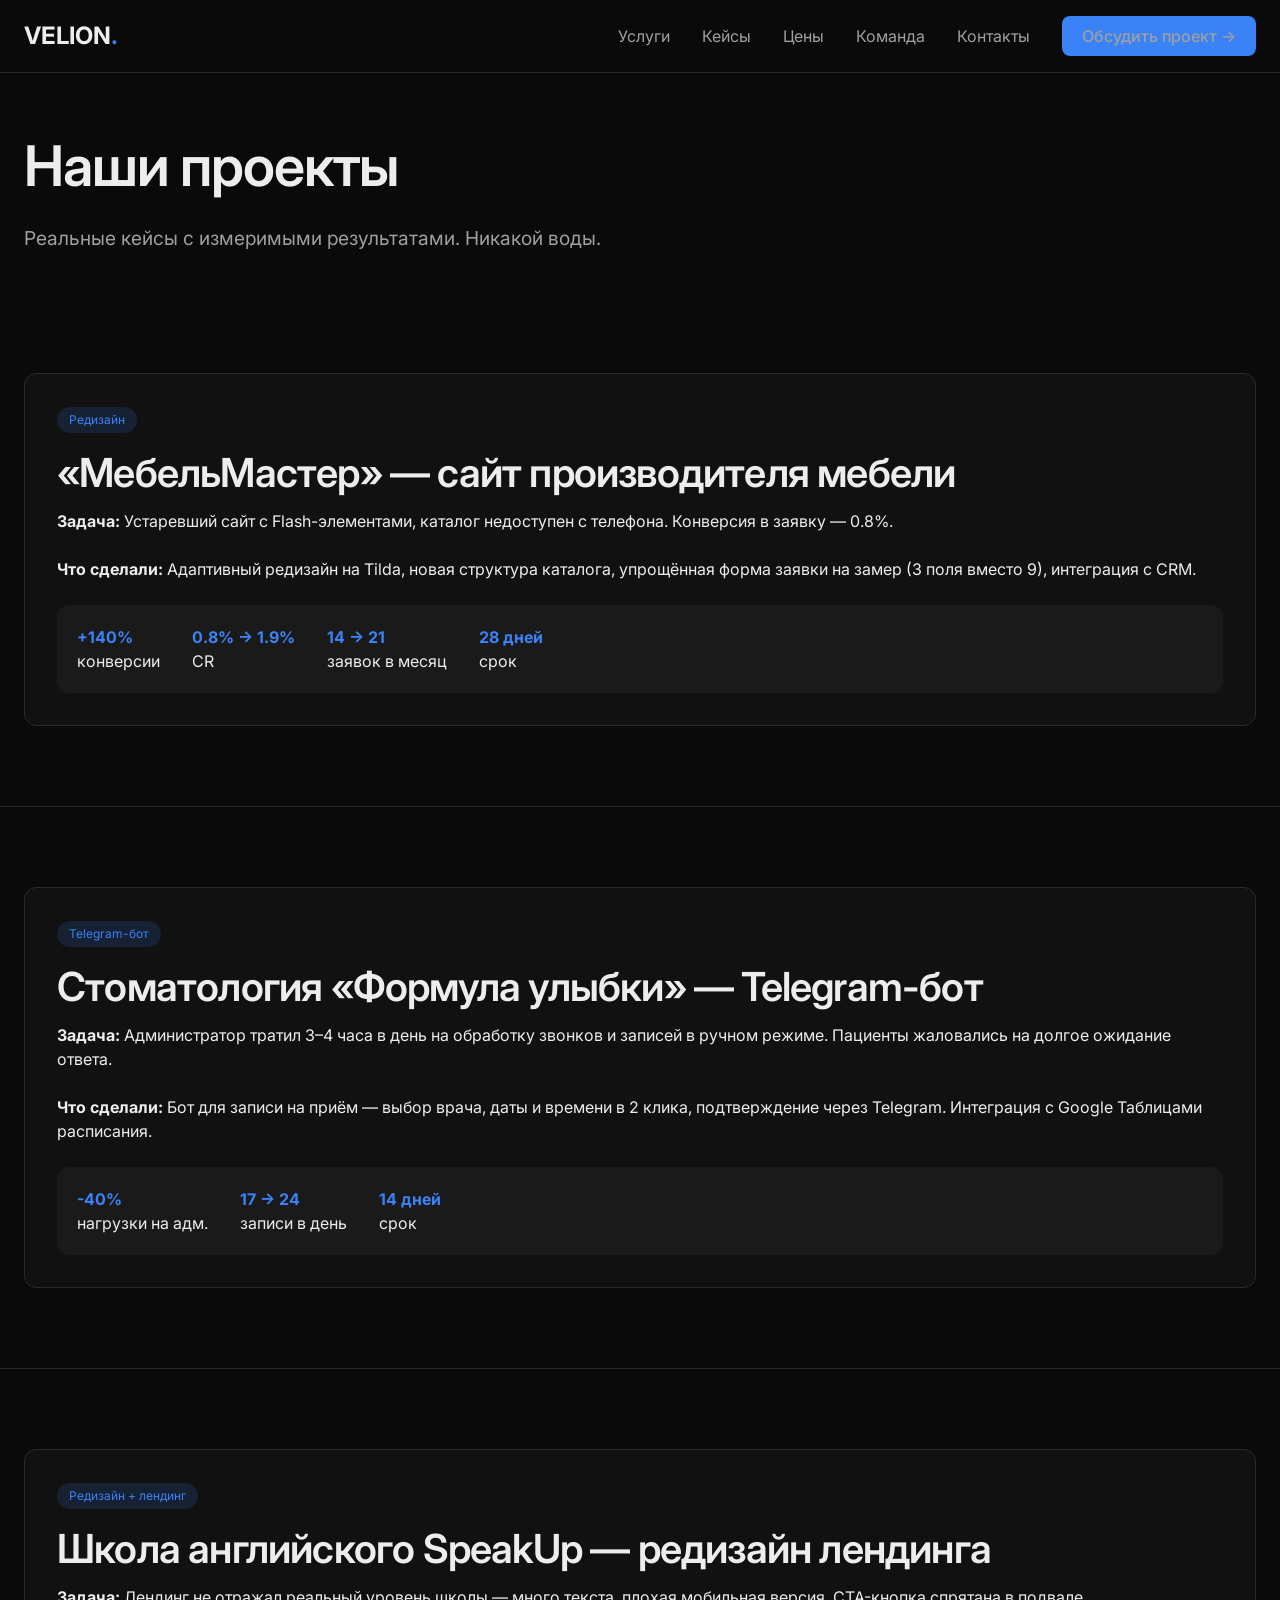
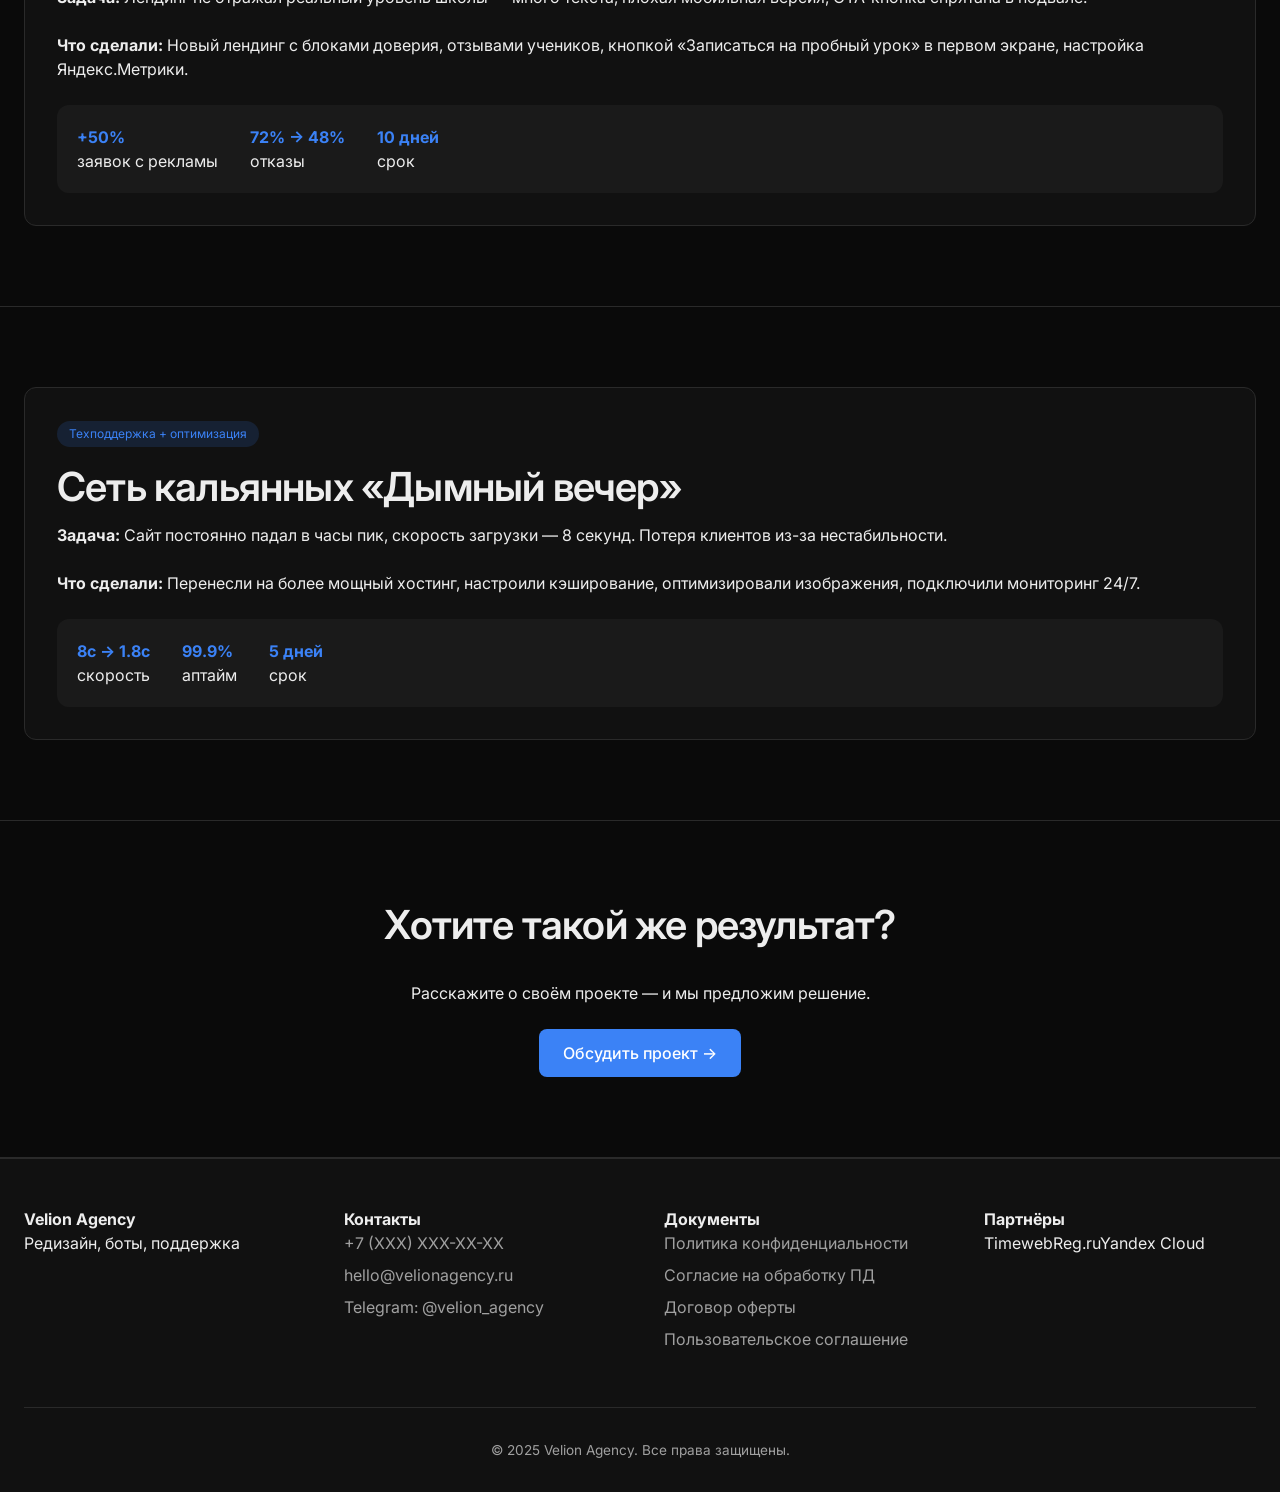
==== cases.html @ 66d6f365 "Add files via upload" ====
<!DOCTYPE html>
<html lang="ru">
<head>
  <meta charset="UTF-8">
  <meta name="viewport" content="width=device-width, initial-scale=1.0">
  <title>Кейсы — Velion Agency</title>
  <link href="https://fonts.googleapis.com/css2?family=Inter:opsz,wght@14..32,300;14..32,400;14..32,500;14..32,600;14..32,700&display=swap" rel="stylesheet">
  <link rel="stylesheet" href="styles.css">
</head>
<body>
  <header class="header">
    <div class="container">
      <nav class="nav">
        <a href="index.html" class="logo">VELION<span>.</span></a>
        <div class="nav-links" id="navLinks">
          <a href="services.html">Услуги</a>
          <a href="cases.html">Кейсы</a>
          <a href="prices.html">Цены</a>
          <a href="team.html">Команда</a>
          <a href="contacts.html">Контакты</a>
          <a href="prices.html" class="btn btn-primary" style="padding: 8px 20px;">Обсудить проект →</a>
        </div>
        <button class="mobile-toggle" id="mobileToggle">☰</button>
      </nav>
    </div>
  </header>

  <main>
    <section class="hero" style="padding: 60px 0 40px;">
      <div class="container">
        <h1>Наши проекты</h1>
        <p style="font-size: 1.2rem; color: var(--text-secondary); max-width: 700px;">Реальные кейсы с измеримыми результатами. Никакой воды.</p>
      </div>
    </section>

    <!-- Кейс 1 -->
    <section class="section">
      <div class="container">
        <div class="card" style="padding: 32px;">
          <span class="case-meta">Редизайн</span>
          <h2 style="margin-bottom: 12px;">«МебельМастер» — сайт производителя мебели</h2>
          <p style="margin-bottom: 24px;"><strong>Задача:</strong> Устаревший сайт с Flash-элементами, каталог недоступен с телефона. Конверсия в заявку — 0.8%.</p>
          <p style="margin-bottom: 24px;"><strong>Что сделали:</strong> Адаптивный редизайн на Tilda, новая структура каталога, упрощённая форма заявки на замер (3 поля вместо 9), интеграция с CRM.</p>
          <div style="display: flex; gap: 32px; flex-wrap: wrap; background: var(--surface-light); padding: 20px; border-radius: var(--radius);">
            <div><strong style="color: var(--accent);">+140%</strong><br>конверсии</div>
            <div><strong style="color: var(--accent);">0.8% → 1.9%</strong><br>CR</div>
            <div><strong style="color: var(--accent);">14 → 21</strong><br>заявок в месяц</div>
            <div><strong style="color: var(--accent);">28 дней</strong><br>срок</div>
          </div>
        </div>
      </div>
    </section>

    <!-- Кейс 2 -->
    <section class="section">
      <div class="container">
        <div class="card" style="padding: 32px;">
          <span class="case-meta">Telegram-бот</span>
          <h2 style="margin-bottom: 12px;">Стоматология «Формула улыбки» — Telegram-бот</h2>
          <p style="margin-bottom: 24px;"><strong>Задача:</strong> Администратор тратил 3–4 часа в день на обработку звонков и записей в ручном режиме. Пациенты жаловались на долгое ожидание ответа.</p>
          <p style="margin-bottom: 24px;"><strong>Что сделали:</strong> Бот для записи на приём — выбор врача, даты и времени в 2 клика, подтверждение через Telegram. Интеграция с Google Таблицами расписания.</p>
          <div style="display: flex; gap: 32px; flex-wrap: wrap; background: var(--surface-light); padding: 20px; border-radius: var(--radius);">
            <div><strong style="color: var(--accent);">-40%</strong><br>нагрузки на адм.</div>
            <div><strong style="color: var(--accent);">17 → 24</strong><br>записи в день</div>
            <div><strong style="color: var(--accent);">14 дней</strong><br>срок</div>
          </div>
        </div>
      </div>
    </section>

    <!-- Кейс 3 -->
    <section class="section">
      <div class="container">
        <div class="card" style="padding: 32px;">
          <span class="case-meta">Редизайн + лендинг</span>
          <h2 style="margin-bottom: 12px;">Школа английского SpeakUp — редизайн лендинга</h2>
          <p style="margin-bottom: 24px;"><strong>Задача:</strong> Лендинг не отражал реальный уровень школы — много текста, плохая мобильная версия, CTA-кнопка спрятана в подвале.</p>
          <p style="margin-bottom: 24px;"><strong>Что сделали:</strong> Новый лендинг с блоками доверия, отзывами учеников, кнопкой «Записаться на пробный урок» в первом экране, настройка Яндекс.Метрики.</p>
          <div style="display: flex; gap: 32px; flex-wrap: wrap; background: var(--surface-light); padding: 20px; border-radius: var(--radius);">
            <div><strong style="color: var(--accent);">+50%</strong><br>заявок с рекламы</div>
            <div><strong style="color: var(--accent);">72% → 48%</strong><br>отказы</div>
            <div><strong style="color: var(--accent);">10 дней</strong><br>срок</div>
          </div>
        </div>
      </div>
    </section>

    <!-- Кейс 4 (дополнительный) -->
    <section class="section">
      <div class="container">
        <div class="card" style="padding: 32px;">
          <span class="case-meta">Техподдержка + оптимизация</span>
          <h2 style="margin-bottom: 12px;">Сеть кальянных «Дымный вечер»</h2>
          <p style="margin-bottom: 24px;"><strong>Задача:</strong> Сайт постоянно падал в часы пик, скорость загрузки — 8 секунд. Потеря клиентов из-за нестабильности.</p>
          <p style="margin-bottom: 24px;"><strong>Что сделали:</strong> Перенесли на более мощный хостинг, настроили кэширование, оптимизировали изображения, подключили мониторинг 24/7.</p>
          <div style="display: flex; gap: 32px; flex-wrap: wrap; background: var(--surface-light); padding: 20px; border-radius: var(--radius);">
            <div><strong style="color: var(--accent);">8с → 1.8с</strong><br>скорость</div>
            <div><strong style="color: var(--accent);">99.9%</strong><br>аптайм</div>
            <div><strong style="color: var(--accent);">5 дней</strong><br>срок</div>
          </div>
        </div>
      </div>
    </section>

    <section class="section" style="text-align: center;">
      <div class="container">
        <h2>Хотите такой же результат?</h2>
        <p style="margin-bottom: 24px;">Расскажите о своём проекте — и мы предложим решение.</p>
        <a href="prices.html" class="btn btn-primary">Обсудить проект →</a>
      </div>
    </section>
  </main>

  <footer class="footer">
    <div class="container">
      <div class="footer-grid">
        <div><h4>Velion Agency</h4><p>Редизайн, боты, поддержка</p></div>
        <div><h4>Контакты</h4><a href="tel:+7XXX">+7 (XXX) XXX-XX-XX</a><a href="mailto:hello@velionagency.ru">hello@velionagency.ru</a><a href="#">Telegram: @velion_agency</a></div>
        <div><h4>Документы</h4><a href="#">Политика конфиденциальности</a><a href="#">Согласие на обработку ПД</a><a href="#">Договор оферты</a><a href="#">Пользовательское соглашение</a></div>
        <div><h4>Партнёры</h4><span>Timeweb</span><span>Reg.ru</span><span>Yandex Cloud</span></div>
      </div>
      <div class="copyright">© 2025 Velion Agency. Все права защищены.</div>
    </div>
  </footer>
  <script src="script.js"></script>
</body>
</html>
---- styles.css ----
/* reset & base */
* {
  margin: 0;
  padding: 0;
  box-sizing: border-box;
}

:root {
  --bg: #0a0a0a;
  --surface: #111111;
  --surface-light: #1a1a1a;
  --border: #2a2a2a;
  --text: #ededed;
  --text-secondary: #a0a0a0;
  --accent: #3b82f6;
  --accent-hover: #2563eb;
  --success: #10b981;
  --radius: 12px;
  --radius-sm: 8px;
}

body {
  background-color: var(--bg);
  color: var(--text);
  font-family: 'Inter', system-ui, -apple-system, 'Segoe UI', Roboto, Helvetica, sans-serif;
  line-height: 1.5;
  scroll-behavior: smooth;
}

.container {
  max-width: 1280px;
  margin: 0 auto;
  padding: 0 24px;
}

/* typography */
h1, h2, h3 {
  font-weight: 600;
  line-height: 1.2;
  letter-spacing: -0.02em;
}

h1 {
  font-size: 3.5rem;
  margin-bottom: 1.5rem;
}

h2 {
  font-size: 2.5rem;
  margin-bottom: 2rem;
}

h3 {
  font-size: 1.5rem;
  margin-bottom: 0.75rem;
}

.section {
  padding: 80px 0;
  border-bottom: 1px solid var(--border);
}

/* buttons */
.btn {
  display: inline-flex;
  align-items: center;
  gap: 8px;
  padding: 12px 24px;
  border-radius: var(--radius-sm);
  font-weight: 500;
  text-decoration: none;
  transition: all 0.2s ease;
  cursor: pointer;
  border: none;
  font-size: 1rem;
}

.btn-primary {
  background: var(--accent);
  color: white;
}

.btn-primary:hover {
  background: var(--accent-hover);
  transform: translateY(-2px);
}

.btn-outline {
  background: transparent;
  border: 1px solid var(--border);
  color: var(--text);
}

.btn-outline:hover {
  border-color: var(--accent);
  background: rgba(59, 130, 246, 0.1);
}

/* header & nav */
.header {
  position: sticky;
  top: 0;
  background: rgba(10, 10, 10, 0.9);
  backdrop-filter: blur(12px);
  border-bottom: 1px solid var(--border);
  z-index: 1000;
  padding: 16px 0;
}

.nav {
  display: flex;
  justify-content: space-between;
  align-items: center;
}

.logo {
  font-size: 1.5rem;
  font-weight: 700;
  text-decoration: none;
  color: var(--text);
}

.logo span {
  color: var(--accent);
}

.nav-links {
  display: flex;
  gap: 32px;
  align-items: center;
}

.nav-links a {
  text-decoration: none;
  color: var(--text-secondary);
  transition: color 0.2s;
}

.nav-links a:hover {
  color: var(--text);
}

.mobile-toggle {
  display: none;
  background: none;
  border: none;
  color: var(--text);
  font-size: 1.5rem;
  cursor: pointer;
}

/* hero */
.hero {
  padding: 100px 0 80px;
}

.hero-grid {
  display: flex;
  flex-direction: column;
  gap: 32px;
  max-width: 800px;
}

.stats {
  display: flex;
  gap: 48px;
  margin-top: 32px;
}

.stat h3 {
  font-size: 2rem;
  margin-bottom: 4px;
}

.stat p {
  color: var(--text-secondary);
  font-size: 0.9rem;
}

/* cards */
.cards-grid {
  display: grid;
  grid-template-columns: repeat(auto-fill, minmax(320px, 1fr));
  gap: 32px;
}

.card {
  background: var(--surface);
  border: 1px solid var(--border);
  border-radius: var(--radius);
  padding: 24px;
  transition: transform 0.2s, border-color 0.2s;
}

.card:hover {
  transform: translateY(-4px);
  border-color: var(--accent);
}

.case-meta {
  display: inline-block;
  padding: 4px 12px;
  background: rgba(59, 130, 246, 0.15);
  border-radius: 20px;
  font-size: 0.75rem;
  color: var(--accent);
  margin-bottom: 16px;
}

.result-badge {
  background: var(--surface-light);
  border-radius: var(--radius-sm);
  padding: 12px;
  margin-top: 16px;
  display: flex;
  justify-content: space-between;
  flex-wrap: wrap;
  gap: 12px;
}

.result-item {
  text-align: center;
  flex: 1;
}

.result-value {
  font-weight: 700;
  color: var(--accent);
}

/* price cards */
.price-card {
  background: var(--surface);
  border: 1px solid var(--border);
  border-radius: var(--radius);
  padding: 28px;
}

.price {
  font-size: 2rem;
  font-weight: 700;
  margin: 16px 0 12px;
}

.price small {
  font-size: 0.9rem;
  font-weight: normal;
  color: var(--text-secondary);
}

/* calculator */
.calculator {
  background: var(--surface);
  border-radius: var(--radius);
  padding: 32px;
  margin-top: 32px;
}

.calc-field {
  margin-bottom: 24px;
}

.calc-field label {
  display: block;
  margin-bottom: 8px;
  font-weight: 500;
}

select, input[type="number"] {
  width: 100%;
  padding: 12px;
  background: var(--surface-light);
  border: 1px solid var(--border);
  border-radius: var(--radius-sm);
  color: var(--text);
  font-size: 1rem;
}

.checkbox-group {
  display: flex;
  gap: 24px;
  align-items: center;
  flex-wrap: wrap;
}

.checkbox-group label {
  display: flex;
  align-items: center;
  gap: 8px;
  font-weight: normal;
}

.price-result {
  background: var(--surface-light);
  padding: 20px;
  border-radius: var(--radius);
  text-align: center;
  margin: 24px 0;
}

.price-result .total {
  font-size: 2rem;
  font-weight: 700;
  color: var(--accent);
}

/* team */
.team-grid {
  display: grid;
  grid-template-columns: repeat(auto-fill, minmax(260px, 1fr));
  gap: 32px;
}

.team-card {
  background: var(--surface);
  border-radius: var(--radius);
  padding: 24px;
  text-align: center;
  border: 1px solid var(--border);
}

.team-avatar {
  width: 100px;
  height: 100px;
  background: linear-gradient(135deg, var(--accent), #8b5cf6);
  border-radius: 50%;
  margin: 0 auto 16px;
  display: flex;
  align-items: center;
  justify-content: center;
  font-size: 2rem;
  font-weight: 700;
}

/* footer */
.footer {
  background: var(--surface);
  border-top: 1px solid var(--border);
  padding: 48px 0 32px;
}

.footer-grid {
  display: grid;
  grid-template-columns: repeat(auto-fit, minmax(240px, 1fr));
  gap: 48px;
  margin-bottom: 48px;
}

.footer a {
  color: var(--text-secondary);
  text-decoration: none;
  display: block;
  margin-bottom: 8px;
}

.footer a:hover {
  color: var(--text);
}

.copyright {
  text-align: center;
  padding-top: 32px;
  border-top: 1px solid var(--border);
  color: var(--text-secondary);
  font-size: 0.85rem;
}

/* mobile */
@media (max-width: 768px) {
  .nav-links {
    display: none;
    flex-direction: column;
    position: absolute;
    top: 70px;
    left: 0;
    right: 0;
    background: var(--bg);
    padding: 24px;
    gap: 20px;
    border-bottom: 1px solid var(--border);
  }
  .nav-links.open {
    display: flex;
  }
  .mobile-toggle {
    display: block;
  }
  h1 {
    font-size: 2.2rem;
  }
  h2 {
    font-size: 1.8rem;
  }
  .stats {
    flex-direction: column;
    gap: 16px;
  }
  .section {
    padding: 48px 0;
  }
}
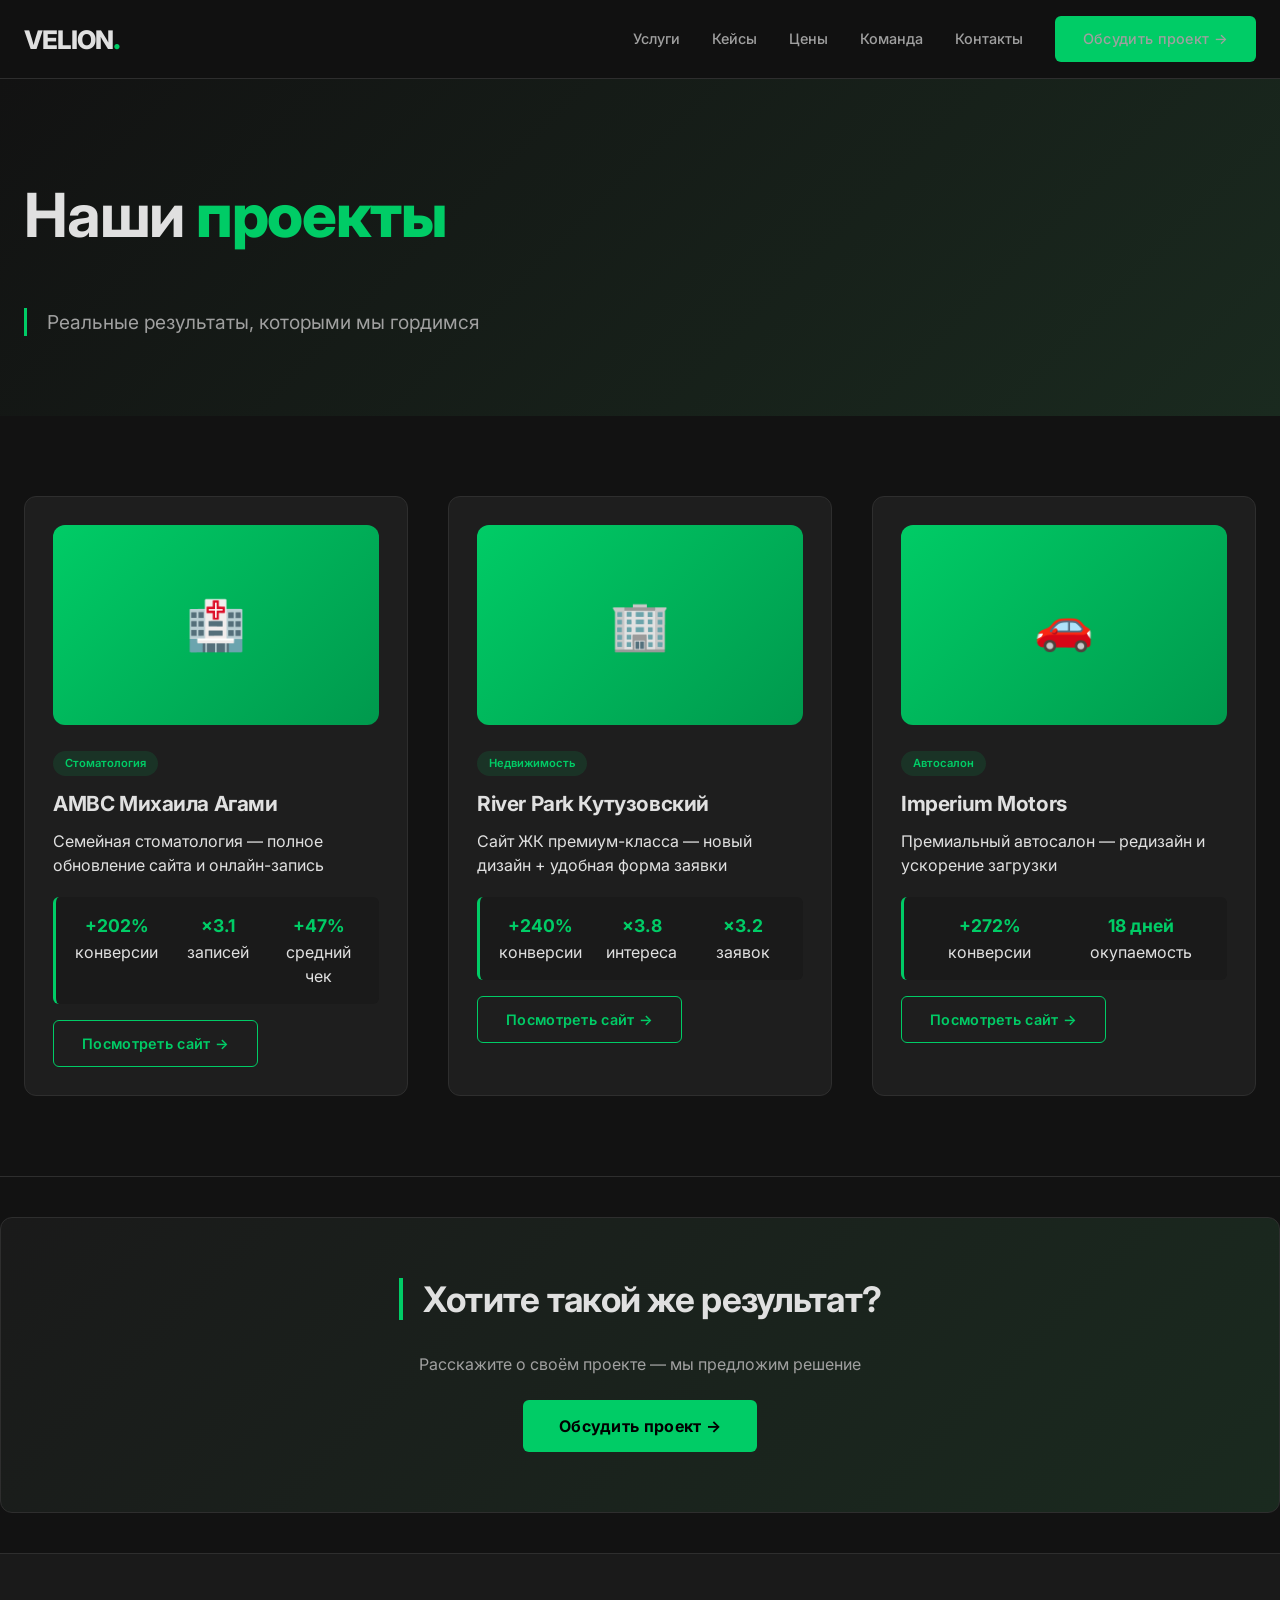
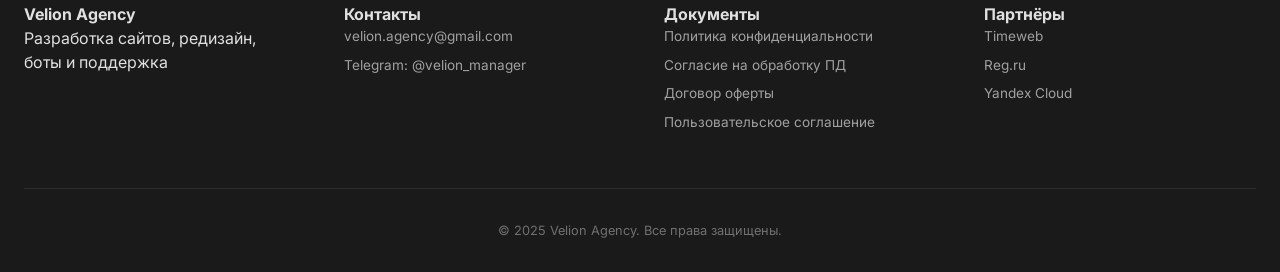
==== commit ceb5eb4b: "Add files via upload" ====
--- a/cases.html
+++ b/cases.html
@@ -4,7 +4,7 @@
   <meta charset="UTF-8">
   <meta name="viewport" content="width=device-width, initial-scale=1.0">
   <title>Кейсы — Velion Agency</title>
-  <link href="https://fonts.googleapis.com/css2?family=Inter:opsz,wght@14..32,300;14..32,400;14..32,500;14..32,600;14..32,700&display=swap" rel="stylesheet">
+  <link href="https://fonts.googleapis.com/css2?family=Inter:opsz,wght@14..32,300;14..32,400;14..32,500;14..32,600;14..32,700;14..32,800&display=swap" rel="stylesheet">
   <link rel="stylesheet" href="styles.css">
 </head>
 <body>
@@ -18,7 +18,7 @@
           <a href="prices.html">Цены</a>
           <a href="team.html">Команда</a>
           <a href="contacts.html">Контакты</a>
-          <a href="prices.html" class="btn btn-primary" style="padding: 8px 20px;">Обсудить проект →</a>
+          <a href="prices.html" class="btn btn-primary">Обсудить проект →</a>
         </div>
         <button class="mobile-toggle" id="mobileToggle">☰</button>
       </nav>
@@ -26,87 +26,92 @@
   </header>
 
   <main>
-    <section class="hero" style="padding: 60px 0 40px;">
+    <section class="hero">
       <div class="container">
-        <h1>Наши проекты</h1>
-        <p style="font-size: 1.2rem; color: var(--text-secondary); max-width: 700px;">Реальные кейсы с измеримыми результатами. Никакой воды.</p>
+        <div class="hero-grid">
+          <h1>Наши <strong>проекты</strong></h1>
+          <p class="hero-subtitle">Реальные результаты, которыми мы гордимся</p>
+        </div>
       </div>
     </section>
 
-    <!-- Кейс 1 -->
     <section class="section">
       <div class="container">
-        <div class="card" style="padding: 32px;">
-          <span class="case-meta">Редизайн</span>
-          <h2 style="margin-bottom: 12px;">«МебельМастер» — сайт производителя мебели</h2>
-          <p style="margin-bottom: 24px;"><strong>Задача:</strong> Устаревший сайт с Flash-элементами, каталог недоступен с телефона. Конверсия в заявку — 0.8%.</p>
-          <p style="margin-bottom: 24px;"><strong>Что сделали:</strong> Адаптивный редизайн на Tilda, новая структура каталога, упрощённая форма заявки на замер (3 поля вместо 9), интеграция с CRM.</p>
-          <div style="display: flex; gap: 32px; flex-wrap: wrap; background: var(--surface-light); padding: 20px; border-radius: var(--radius);">
-            <div><strong style="color: var(--accent);">+140%</strong><br>конверсии</div>
-            <div><strong style="color: var(--accent);">0.8% → 1.9%</strong><br>CR</div>
-            <div><strong style="color: var(--accent);">14 → 21</strong><br>заявок в месяц</div>
-            <div><strong style="color: var(--accent);">28 дней</strong><br>срок</div>
+        <div class="cases-grid">
+          <!-- Кейс 1: AMBC -->
+          <div class="case-card">
+            <div class="case-image" style="background: linear-gradient(135deg, #00cc66, #00994d); min-height: 200px; border-radius: 12px; display: flex; align-items: center; justify-content: center; margin-bottom: 24px;">
+              <span style="font-size: 3rem;">🏥</span>
+            </div>
+            <span class="case-meta">Стоматология</span>
+            <h3>AMBC Михаила Агами</h3>
+            <p>Семейная стоматология — полное обновление сайта и онлайн-запись</p>
+            <div class="result-badge">
+              <div class="result-item"><div class="result-value">+202%</div><div>конверсии</div></div>
+              <div class="result-item"><div class="result-value">×3.1</div><div>записей</div></div>
+              <div class="result-item"><div class="result-value">+47%</div><div>средний чек</div></div>
+            </div>
+            <a href="https://www.ambc.ru/" target="_blank" class="btn btn-outline" style="margin-top: 16px;">Посмотреть сайт →</a>
+          </div>
+
+          <!-- Кейс 2: River Park -->
+          <div class="case-card">
+            <div class="case-image" style="background: linear-gradient(135deg, #00cc66, #00994d); min-height: 200px; border-radius: 12px; display: flex; align-items: center; justify-content: center; margin-bottom: 24px;">
+              <span style="font-size: 3rem;">🏢</span>
+            </div>
+            <span class="case-meta">Недвижимость</span>
+            <h3>River Park Кутузовский</h3>
+            <p>Сайт ЖК премиум-класса — новый дизайн + удобная форма заявки</p>
+            <div class="result-badge">
+              <div class="result-item"><div class="result-value">+240%</div><div>конверсии</div></div>
+              <div class="result-item"><div class="result-value">×3.8</div><div>интереса</div></div>
+              <div class="result-item"><div class="result-value">×3.2</div><div>заявок</div></div>
+            </div>
+            <a href="https://riverpark-kutuzovskiy.ru/" target="_blank" class="btn btn-outline" style="margin-top: 16px;">Посмотреть сайт →</a>
+          </div>
+
+          <!-- Кейс 3: Imperium Motors -->
+          <div class="case-card">
+            <div class="case-image" style="background: linear-gradient(135deg, #00cc66, #00994d); min-height: 200px; border-radius: 12px; display: flex; align-items: center; justify-content: center; margin-bottom: 24px;">
+              <span style="font-size: 3rem;">🚗</span>
+            </div>
+            <span class="case-meta">Автосалон</span>
+            <h3>Imperium Motors</h3>
+            <p>Премиальный автосалон — редизайн и ускорение загрузки</p>
+            <div class="result-badge">
+              <div class="result-item"><div class="result-value">+272%</div><div>конверсии</div></div>
+              <div class="result-item"><div class="result-value">18 дней</div><div>окупаемость</div></div>
+            </div>
+            <a href="https://imperiummotors.ru/" target="_blank" class="btn btn-outline" style="margin-top: 16px;">Посмотреть сайт →</a>
           </div>
         </div>
       </div>
     </section>
 
-    <!-- Кейс 2 -->
-    <section class="section">
-      <div class="container">
-        <div class="card" style="padding: 32px;">
-          <span class="case-meta">Telegram-бот</span>
-          <h2 style="margin-bottom: 12px;">Стоматология «Формула улыбки» — Telegram-бот</h2>
-          <p style="margin-bottom: 24px;"><strong>Задача:</strong> Администратор тратил 3–4 часа в день на обработку звонков и записей в ручном режиме. Пациенты жаловались на долгое ожидание ответа.</p>
-          <p style="margin-bottom: 24px;"><strong>Что сделали:</strong> Бот для записи на приём — выбор врача, даты и времени в 2 клика, подтверждение через Telegram. Интеграция с Google Таблицами расписания.</p>
-          <div style="display: flex; gap: 32px; flex-wrap: wrap; background: var(--surface-light); padding: 20px; border-radius: var(--radius);">
-            <div><strong style="color: var(--accent);">-40%</strong><br>нагрузки на адм.</div>
-            <div><strong style="color: var(--accent);">17 → 24</strong><br>записи в день</div>
-            <div><strong style="color: var(--accent);">14 дней</strong><br>срок</div>
-          </div>
-        </div>
-      </div>
-    </section>
+    <style>
+      .cases-grid {
+        display: grid;
+        grid-template-columns: repeat(auto-fill, minmax(350px, 1fr));
+        gap: 40px;
+      }
+      .case-card {
+        background: var(--surface);
+        border-radius: var(--radius);
+        padding: 28px;
+        border: 1px solid var(--border);
+        transition: var(--transition);
+      }
+      .case-card:hover {
+        transform: translateY(-4px);
+        border-color: var(--green);
+      }
+    </style>
 
-    <!-- Кейс 3 -->
-    <section class="section">
-      <div class="container">
-        <div class="card" style="padding: 32px;">
-          <span class="case-meta">Редизайн + лендинг</span>
-          <h2 style="margin-bottom: 12px;">Школа английского SpeakUp — редизайн лендинга</h2>
-          <p style="margin-bottom: 24px;"><strong>Задача:</strong> Лендинг не отражал реальный уровень школы — много текста, плохая мобильная версия, CTA-кнопка спрятана в подвале.</p>
-          <p style="margin-bottom: 24px;"><strong>Что сделали:</strong> Новый лендинг с блоками доверия, отзывами учеников, кнопкой «Записаться на пробный урок» в первом экране, настройка Яндекс.Метрики.</p>
-          <div style="display: flex; gap: 32px; flex-wrap: wrap; background: var(--surface-light); padding: 20px; border-radius: var(--radius);">
-            <div><strong style="color: var(--accent);">+50%</strong><br>заявок с рекламы</div>
-            <div><strong style="color: var(--accent);">72% → 48%</strong><br>отказы</div>
-            <div><strong style="color: var(--accent);">10 дней</strong><br>срок</div>
-          </div>
-        </div>
-      </div>
-    </section>
-
-    <!-- Кейс 4 (дополнительный) -->
-    <section class="section">
-      <div class="container">
-        <div class="card" style="padding: 32px;">
-          <span class="case-meta">Техподдержка + оптимизация</span>
-          <h2 style="margin-bottom: 12px;">Сеть кальянных «Дымный вечер»</h2>
-          <p style="margin-bottom: 24px;"><strong>Задача:</strong> Сайт постоянно падал в часы пик, скорость загрузки — 8 секунд. Потеря клиентов из-за нестабильности.</p>
-          <p style="margin-bottom: 24px;"><strong>Что сделали:</strong> Перенесли на более мощный хостинг, настроили кэширование, оптимизировали изображения, подключили мониторинг 24/7.</p>
-          <div style="display: flex; gap: 32px; flex-wrap: wrap; background: var(--surface-light); padding: 20px; border-radius: var(--radius);">
-            <div><strong style="color: var(--accent);">8с → 1.8с</strong><br>скорость</div>
-            <div><strong style="color: var(--accent);">99.9%</strong><br>аптайм</div>
-            <div><strong style="color: var(--accent);">5 дней</strong><br>срок</div>
-          </div>
-        </div>
-      </div>
-    </section>
-
-    <section class="section" style="text-align: center;">
+    <section class="section cta-section">
       <div class="container">
         <h2>Хотите такой же результат?</h2>
-        <p style="margin-bottom: 24px;">Расскажите о своём проекте — и мы предложим решение.</p>
-        <a href="prices.html" class="btn btn-primary">Обсудить проект →</a>
+        <p>Расскажите о своём проекте — мы предложим решение</p>
+        <a href="prices.html" class="btn btn-primary btn-large">Обсудить проект →</a>
       </div>
     </section>
   </main>
@@ -114,10 +119,28 @@
   <footer class="footer">
     <div class="container">
       <div class="footer-grid">
-        <div><h4>Velion Agency</h4><p>Редизайн, боты, поддержка</p></div>
-        <div><h4>Контакты</h4><a href="tel:+7XXX">+7 (XXX) XXX-XX-XX</a><a href="mailto:hello@velionagency.ru">hello@velionagency.ru</a><a href="#">Telegram: @velion_agency</a></div>
-        <div><h4>Документы</h4><a href="#">Политика конфиденциальности</a><a href="#">Согласие на обработку ПД</a><a href="#">Договор оферты</a><a href="#">Пользовательское соглашение</a></div>
-        <div><h4>Партнёры</h4><span>Timeweb</span><span>Reg.ru</span><span>Yandex Cloud</span></div>
+        <div>
+          <h4>Velion Agency</h4>
+          <p>Разработка сайтов, редизайн, боты и поддержка</p>
+        </div>
+        <div>
+          <h4>Контакты</h4>
+          <a href="mailto:velion.agency@gmail.com">velion.agency@gmail.com</a>
+          <a href="https://t.me/velion_manager" target="_blank">Telegram: @velion_manager</a>
+        </div>
+        <div>
+          <h4>Документы</h4>
+          <a href="privacy.html">Политика конфиденциальности</a>
+          <a href="consent.html">Согласие на обработку ПД</a>
+          <a href="offer.html">Договор оферты</a>
+          <a href="terms.html">Пользовательское соглашение</a>
+        </div>
+        <div>
+          <h4>Партнёры</h4>
+          <span>Timeweb</span>
+          <span>Reg.ru</span>
+          <span>Yandex Cloud</span>
+        </div>
       </div>
       <div class="copyright">© 2025 Velion Agency. Все права защищены.</div>
     </div>
--- a/styles.css
+++ b/styles.css
@@ -1,4 +1,3 @@
-/* reset & base */
 * {
   margin: 0;
   padding: 0;
@@ -6,25 +5,32 @@
 }
 
 :root {
-  --bg: #0a0a0a;
-  --surface: #111111;
-  --surface-light: #1a1a1a;
-  --border: #2a2a2a;
-  --text: #ededed;
+  --bg: #121212;
+  --bg-secondary: #1a1a1a;
+  --surface: #1e1e1e;
+  --surface-light: #252525;
+  --surface-hover: #2a2a2a;
+  --border: #2e2e2e;
+  --border-light: #3a3a3a;
+  --text: #e0e0e0;
   --text-secondary: #a0a0a0;
-  --accent: #3b82f6;
-  --accent-hover: #2563eb;
-  --success: #10b981;
+  --text-muted: #707070;
+  --green: #00cc66;
+  --green-dark: #00994d;
+  --green-light: rgba(0, 204, 102, 0.12);
+  --green-glow: rgba(0, 204, 102, 0.2);
+  --shadow: 0 4px 20px rgba(0, 0, 0, 0.3);
+  --shadow-hover: 0 8px 30px rgba(0, 0, 0, 0.4);
   --radius: 12px;
-  --radius-sm: 8px;
+  --radius-sm: 6px;
+  --transition: all 0.2s ease;
 }
 
 body {
-  background-color: var(--bg);
+  background: var(--bg);
   color: var(--text);
-  font-family: 'Inter', system-ui, -apple-system, 'Segoe UI', Roboto, Helvetica, sans-serif;
+  font-family: 'Inter', system-ui, -apple-system, 'Segoe UI', Roboto, sans-serif;
   line-height: 1.5;
-  scroll-behavior: smooth;
 }
 
 .container {
@@ -33,25 +39,34 @@
   padding: 0 24px;
 }
 
-/* typography */
+/* типографика */
 h1, h2, h3 {
-  font-weight: 600;
+  font-weight: 700;
   line-height: 1.2;
   letter-spacing: -0.02em;
 }
 
 h1 {
-  font-size: 3.5rem;
+  font-size: 3.8rem;
   margin-bottom: 1.5rem;
+  color: var(--text);
+}
+
+h1 strong {
+  color: var(--green);
+  font-weight: 800;
 }
 
 h2 {
-  font-size: 2.5rem;
+  font-size: 2.2rem;
   margin-bottom: 2rem;
+  display: inline-block;
+  border-left: 4px solid var(--green);
+  padding-left: 20px;
 }
 
 h3 {
-  font-size: 1.5rem;
+  font-size: 1.3rem;
   margin-bottom: 0.75rem;
 }
 
@@ -60,48 +75,51 @@
   border-bottom: 1px solid var(--border);
 }
 
-/* buttons */
+/* кнопки */
 .btn {
   display: inline-flex;
   align-items: center;
   gap: 8px;
-  padding: 12px 24px;
-  border-radius: var(--radius-sm);
-  font-weight: 500;
+  padding: 12px 28px;
+  font-weight: 600;
   text-decoration: none;
-  transition: all 0.2s ease;
+  transition: var(--transition);
   cursor: pointer;
   border: none;
-  font-size: 1rem;
+  font-size: 0.9rem;
+  letter-spacing: 0.3px;
+  border-radius: var(--radius-sm);
 }
 
 .btn-primary {
-  background: var(--accent);
-  color: white;
+  background: var(--green);
+  color: #000000;
+  font-weight: 700;
 }
 
 .btn-primary:hover {
-  background: var(--accent-hover);
+  background: var(--green-dark);
   transform: translateY(-2px);
+  box-shadow: 0 0 15px var(--green-glow);
 }
 
 .btn-outline {
   background: transparent;
-  border: 1px solid var(--border);
-  color: var(--text);
+  border: 1.5px solid var(--green);
+  color: var(--green);
 }
 
 .btn-outline:hover {
-  border-color: var(--accent);
-  background: rgba(59, 130, 246, 0.1);
-}
-
-/* header & nav */
+  background: var(--green-light);
+  transform: translateY(-2px);
+}
+
+/* шапка */
 .header {
   position: sticky;
   top: 0;
-  background: rgba(10, 10, 10, 0.9);
-  backdrop-filter: blur(12px);
+  background: rgba(18, 18, 18, 0.95);
+  backdrop-filter: blur(10px);
   border-bottom: 1px solid var(--border);
   z-index: 1000;
   padding: 16px 0;
@@ -114,14 +132,16 @@
 }
 
 .logo {
-  font-size: 1.5rem;
-  font-weight: 700;
+  font-size: 1.6rem;
+  font-weight: 800;
   text-decoration: none;
   color: var(--text);
+  letter-spacing: -0.03em;
 }
 
 .logo span {
-  color: var(--accent);
+  color: var(--green);
+  font-size: 1.8rem;
 }
 
 .nav-links {
@@ -133,25 +153,30 @@
 .nav-links a {
   text-decoration: none;
   color: var(--text-secondary);
-  transition: color 0.2s;
+  transition: var(--transition);
+  font-weight: 500;
+  font-size: 0.9rem;
 }
 
 .nav-links a:hover {
-  color: var(--text);
+  color: var(--green);
 }
 
 .mobile-toggle {
   display: none;
   background: none;
-  border: none;
+  border: 1px solid var(--border);
   color: var(--text);
   font-size: 1.5rem;
   cursor: pointer;
+  padding: 8px 16px;
+  border-radius: var(--radius-sm);
 }
 
 /* hero */
 .hero {
   padding: 100px 0 80px;
+  background: linear-gradient(135deg, #121212 0%, #1a2a1f 100%);
 }
 
 .hero-grid {
@@ -161,26 +186,53 @@
   max-width: 800px;
 }
 
+.hero-subtitle {
+  font-size: 1.2rem;
+  color: var(--text-secondary);
+  border-left: 3px solid var(--green);
+  padding-left: 20px;
+}
+
+/* статистика */
 .stats {
   display: flex;
   gap: 48px;
   margin-top: 32px;
+  flex-wrap: wrap;
+}
+
+.stat {
+  text-align: center;
+  padding: 16px 24px;
+  background: var(--surface);
+  border-radius: var(--radius);
+  border: 1px solid var(--border);
+  transition: var(--transition);
+}
+
+.stat:hover {
+  transform: translateY(-3px);
+  border-color: var(--green);
+  box-shadow: 0 0 20px var(--green-glow);
 }
 
 .stat h3 {
   font-size: 2rem;
   margin-bottom: 4px;
+  color: var(--green);
 }
 
 .stat p {
   color: var(--text-secondary);
-  font-size: 0.9rem;
-}
-
-/* cards */
+  font-size: 0.85rem;
+  text-transform: uppercase;
+  letter-spacing: 0.5px;
+}
+
+/* карточки */
 .cards-grid {
   display: grid;
-  grid-template-columns: repeat(auto-fill, minmax(320px, 1fr));
+  grid-template-columns: repeat(auto-fill, minmax(340px, 1fr));
   gap: 32px;
 }
 
@@ -188,34 +240,87 @@
   background: var(--surface);
   border: 1px solid var(--border);
   border-radius: var(--radius);
-  padding: 24px;
-  transition: transform 0.2s, border-color 0.2s;
+  padding: 28px;
+  transition: var(--transition);
 }
 
 .card:hover {
   transform: translateY(-4px);
-  border-color: var(--accent);
+  border-color: var(--green);
+  box-shadow: 0 0 25px var(--green-glow);
+}
+
+.card-featured {
+  border-top: 3px solid var(--green);
+  background: linear-gradient(135deg, var(--surface), #1a2a1f);
+}
+
+.card-badge {
+  display: inline-block;
+  background: var(--green);
+  color: #000000;
+  padding: 4px 12px;
+  font-size: 0.7rem;
+  font-weight: 700;
+  text-transform: uppercase;
+  letter-spacing: 1px;
+  margin-bottom: 16px;
+  border-radius: 20px;
 }
 
 .case-meta {
   display: inline-block;
   padding: 4px 12px;
-  background: rgba(59, 130, 246, 0.15);
+  background: var(--green-light);
   border-radius: 20px;
-  font-size: 0.75rem;
-  color: var(--accent);
+  font-size: 0.7rem;
+  color: var(--green);
   margin-bottom: 16px;
-}
-
+  font-weight: 600;
+}
+
+.price {
+  font-size: 1.8rem;
+  font-weight: 700;
+  margin: 16px 0 8px;
+  color: var(--green);
+}
+
+.term {
+  font-size: 0.8rem;
+  color: var(--text-secondary);
+}
+
+.features-list {
+  list-style: none;
+  margin: 16px 0;
+  padding: 0;
+}
+
+.features-list li {
+  padding: 6px 0;
+  color: var(--text-secondary);
+  font-size: 0.85rem;
+  border-bottom: 1px solid var(--border);
+}
+
+.features-list li::before {
+  content: "▸";
+  color: var(--green);
+  margin-right: 8px;
+}
+
+/* результат кейсов */
 .result-badge {
-  background: var(--surface-light);
+  background: var(--bg-secondary);
   border-radius: var(--radius-sm);
-  padding: 12px;
-  margin-top: 16px;
+  padding: 16px;
+  margin-top: 20px;
   display: flex;
   justify-content: space-between;
   flex-wrap: wrap;
   gap: 12px;
+  border-left: 3px solid var(--green);
 }
 
 .result-item {
@@ -225,35 +330,17 @@
 
 .result-value {
   font-weight: 700;
-  color: var(--accent);
-}
-
-/* price cards */
-.price-card {
-  background: var(--surface);
-  border: 1px solid var(--border);
-  border-radius: var(--radius);
-  padding: 28px;
-}
-
-.price {
-  font-size: 2rem;
-  font-weight: 700;
-  margin: 16px 0 12px;
-}
-
-.price small {
-  font-size: 0.9rem;
-  font-weight: normal;
-  color: var(--text-secondary);
-}
-
-/* calculator */
+  font-size: 1.1rem;
+  color: var(--green);
+}
+
+/* калькулятор */
 .calculator {
   background: var(--surface);
   border-radius: var(--radius);
   padding: 32px;
   margin-top: 32px;
+  border: 1px solid var(--border);
 }
 
 .calc-field {
@@ -263,17 +350,26 @@
 .calc-field label {
   display: block;
   margin-bottom: 8px;
-  font-weight: 500;
-}
-
-select, input[type="number"] {
+  font-weight: 600;
+  font-size: 0.85rem;
+  letter-spacing: 0.3px;
+}
+
+select, input[type="number"], input[type="text"], textarea {
   width: 100%;
   padding: 12px;
-  background: var(--surface-light);
+  background: var(--bg-secondary);
   border: 1px solid var(--border);
   border-radius: var(--radius-sm);
   color: var(--text);
   font-size: 1rem;
+  transition: var(--transition);
+}
+
+select:focus, input:focus, textarea:focus {
+  outline: none;
+  border-color: var(--green);
+  box-shadow: 0 0 0 3px var(--green-light);
 }
 
 .checkbox-group {
@@ -288,41 +384,50 @@
   align-items: center;
   gap: 8px;
   font-weight: normal;
+  cursor: pointer;
 }
 
 .price-result {
-  background: var(--surface-light);
-  padding: 20px;
+  background: var(--green-light);
+  padding: 24px;
   border-radius: var(--radius);
   text-align: center;
   margin: 24px 0;
+  border: 1px solid rgba(0, 204, 102, 0.2);
 }
 
 .price-result .total {
-  font-size: 2rem;
-  font-weight: 700;
-  color: var(--accent);
-}
-
-/* team */
+  font-size: 2.5rem;
+  font-weight: 800;
+  color: var(--green);
+}
+
+/* команда */
 .team-grid {
   display: grid;
-  grid-template-columns: repeat(auto-fill, minmax(260px, 1fr));
+  grid-template-columns: repeat(auto-fill, minmax(280px, 1fr));
   gap: 32px;
 }
 
 .team-card {
   background: var(--surface);
   border-radius: var(--radius);
-  padding: 24px;
+  padding: 28px;
   text-align: center;
   border: 1px solid var(--border);
+  transition: var(--transition);
+}
+
+.team-card:hover {
+  transform: translateY(-4px);
+  border-color: var(--green);
+  box-shadow: 0 0 25px var(--green-glow);
 }
 
 .team-avatar {
   width: 100px;
   height: 100px;
-  background: linear-gradient(135deg, var(--accent), #8b5cf6);
+  background: linear-gradient(135deg, var(--green-dark), var(--green));
   border-radius: 50%;
   margin: 0 auto 16px;
   display: flex;
@@ -330,11 +435,43 @@
   justify-content: center;
   font-size: 2rem;
   font-weight: 700;
-}
-
-/* footer */
+  color: #000000;
+}
+
+/* контакты */
+.contacts-grid {
+  display: grid;
+  grid-template-columns: repeat(auto-fit, minmax(300px, 1fr));
+  gap: 48px;
+}
+
+.contact-info p {
+  margin-bottom: 16px;
+}
+
+.contact-info a {
+  color: var(--green);
+  text-decoration: none;
+}
+
+.contact-info a:hover {
+  text-decoration: underline;
+}
+
+/* карта-заглушка */
+.map-placeholder {
+  background: var(--surface);
+  height: 300px;
+  border-radius: var(--radius);
+  display: flex;
+  align-items: center;
+  justify-content: center;
+  border: 1px solid var(--border);
+}
+
+/* футер */
 .footer {
-  background: var(--surface);
+  background: var(--bg-secondary);
   border-top: 1px solid var(--border);
   padding: 48px 0 32px;
 }
@@ -351,21 +488,51 @@
   text-decoration: none;
   display: block;
   margin-bottom: 8px;
+  transition: var(--transition);
+  font-size: 0.85rem;
 }
 
 .footer a:hover {
-  color: var(--text);
+  color: var(--green);
+  transform: translateX(4px);
+}
+
+.footer span {
+  color: var(--text-secondary);
+  display: block;
+  margin-bottom: 8px;
+  font-size: 0.85rem;
 }
 
 .copyright {
   text-align: center;
   padding-top: 32px;
   border-top: 1px solid var(--border);
-  color: var(--text-secondary);
-  font-size: 0.85rem;
-}
-
-/* mobile */
+  color: var(--text-muted);
+  font-size: 0.8rem;
+}
+
+/* cta секция */
+.cta-section {
+  text-align: center;
+  background: linear-gradient(135deg, var(--bg-secondary), #1a2a1f);
+  border-radius: var(--radius);
+  margin: 40px 0;
+  padding: 60px 20px;
+  border: 1px solid var(--border);
+}
+
+.cta-section p {
+  margin-bottom: 24px;
+  color: var(--text-secondary);
+}
+
+.btn-large {
+  padding: 14px 36px;
+  font-size: 1rem;
+}
+
+/* мобилка */
 @media (max-width: 768px) {
   .nav-links {
     display: none;
@@ -374,7 +541,7 @@
     top: 70px;
     left: 0;
     right: 0;
-    background: var(--bg);
+    background: var(--surface);
     padding: 24px;
     gap: 20px;
     border-bottom: 1px solid var(--border);
@@ -386,16 +553,56 @@
     display: block;
   }
   h1 {
-    font-size: 2.2rem;
+    font-size: 2rem;
   }
   h2 {
-    font-size: 1.8rem;
+    font-size: 1.6rem;
   }
   .stats {
     flex-direction: column;
-    gap: 16px;
+    gap: 12px;
   }
   .section {
     padding: 48px 0;
   }
+  .cards-grid, .team-grid {
+    grid-template-columns: 1fr;
+  }
+  .calculator {
+    padding: 20px;
+  }
+  .hero {
+    padding: 60px 0 40px;
+  }
+}
+
+/* дополнительные эффекты */
+::selection {
+  background: var(--green);
+  color: #000000;
+}
+
+hr {
+  border: none;
+  height: 1px;
+  background: linear-gradient(90deg, transparent, var(--green), transparent);
+  margin: 40px 0;
+}
+
+/* скролл */
+::-webkit-scrollbar {
+  width: 8px;
+}
+
+::-webkit-scrollbar-track {
+  background: var(--border);
+}
+
+::-webkit-scrollbar-thumb {
+  background: var(--green);
+  border-radius: 4px;
+}
+
+::-webkit-scrollbar-thumb:hover {
+  background: var(--green-dark);
 }
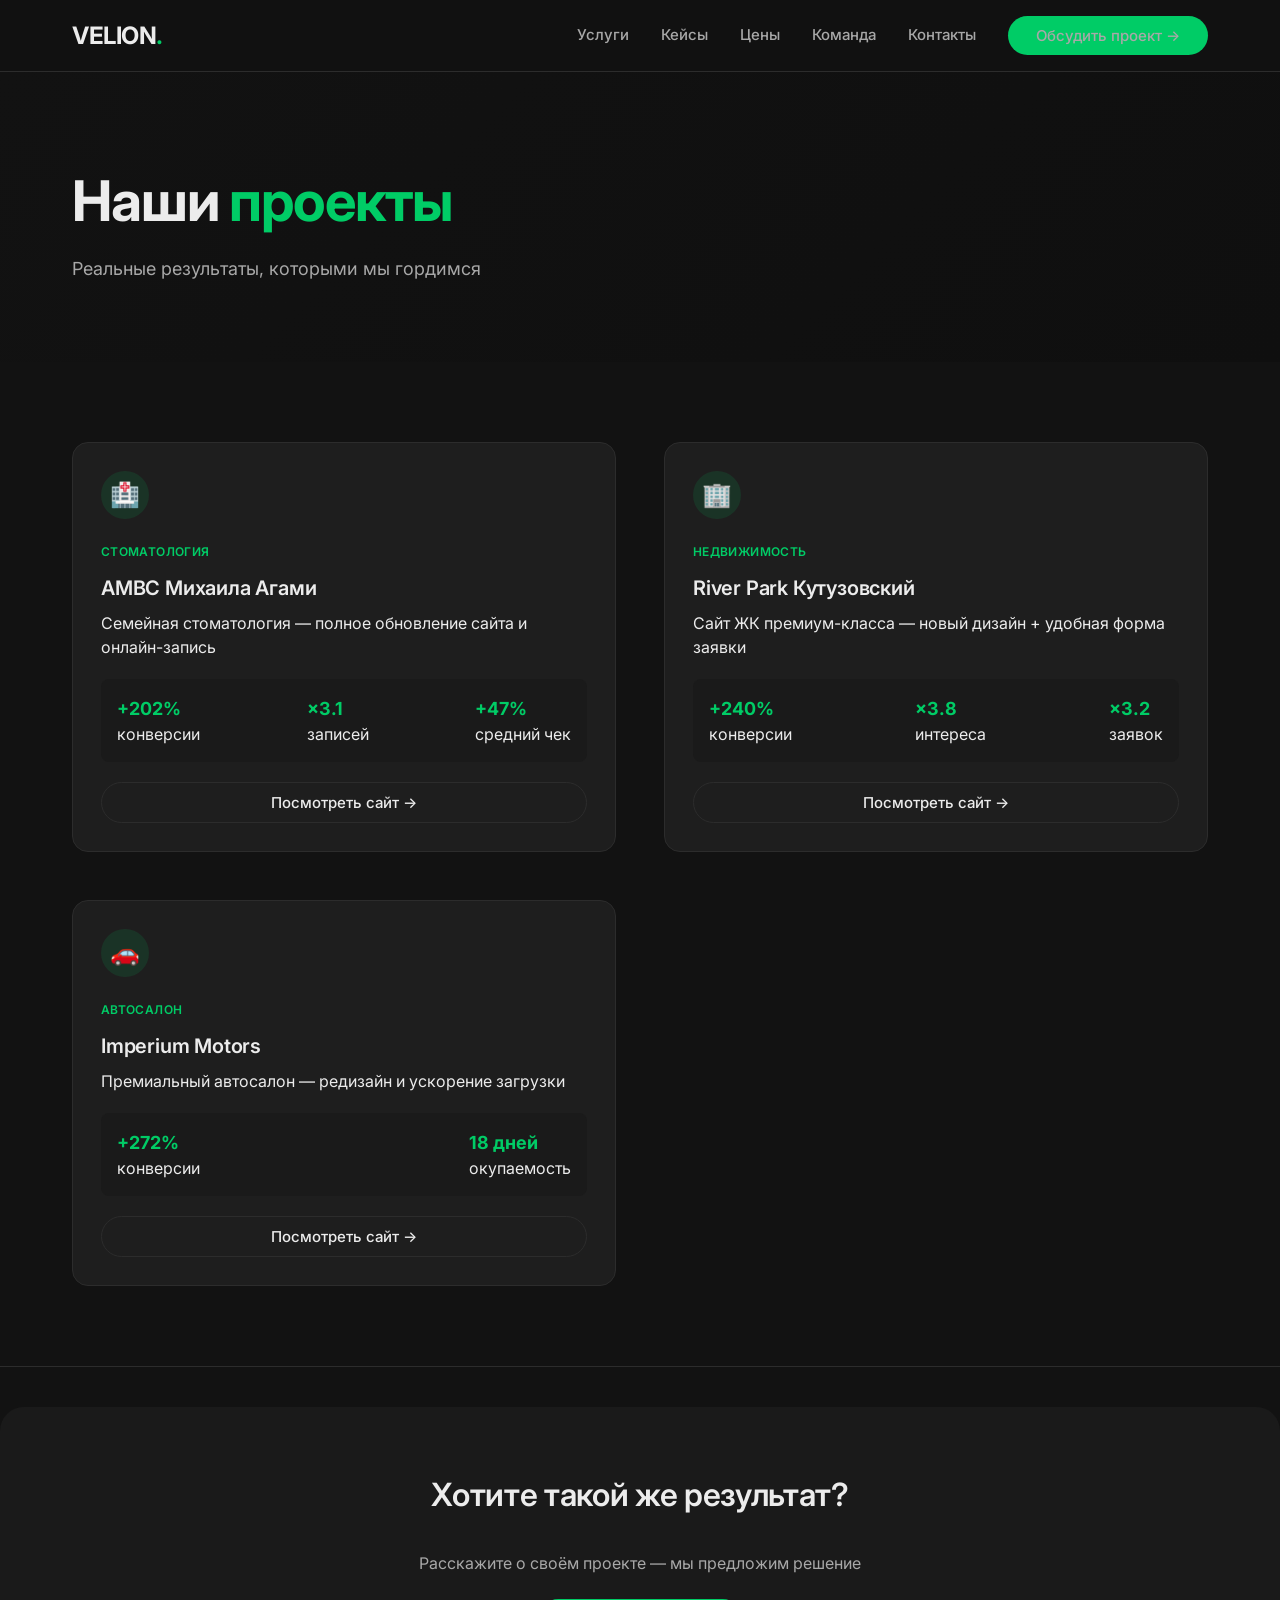
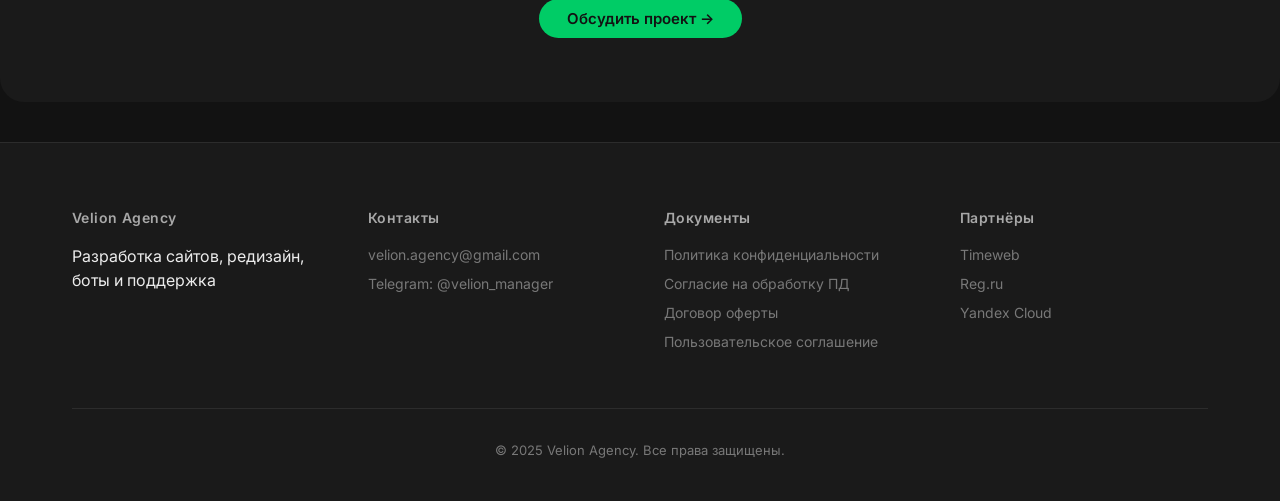
==== commit 20df64ca: "Add files via upload" ====
--- a/cases.html
+++ b/cases.html
@@ -40,9 +40,7 @@
         <div class="cases-grid">
           <!-- Кейс 1: AMBC -->
           <div class="case-card">
-            <div class="case-image" style="background: linear-gradient(135deg, #00cc66, #00994d); min-height: 200px; border-radius: 12px; display: flex; align-items: center; justify-content: center; margin-bottom: 24px;">
-              <span style="font-size: 3rem;">🏥</span>
-            </div>
+            <div class="case-icon">🏥</div>
             <span class="case-meta">Стоматология</span>
             <h3>AMBC Михаила Агами</h3>
             <p>Семейная стоматология — полное обновление сайта и онлайн-запись</p>
@@ -51,14 +49,12 @@
               <div class="result-item"><div class="result-value">×3.1</div><div>записей</div></div>
               <div class="result-item"><div class="result-value">+47%</div><div>средний чек</div></div>
             </div>
-            <a href="https://www.ambc.ru/" target="_blank" class="btn btn-outline" style="margin-top: 16px;">Посмотреть сайт →</a>
+            <a href="https://www.ambc.ru/" target="_blank" class="btn btn-outline" style="margin-top: 20px; width: 100%; justify-content: center;">Посмотреть сайт →</a>
           </div>
 
           <!-- Кейс 2: River Park -->
           <div class="case-card">
-            <div class="case-image" style="background: linear-gradient(135deg, #00cc66, #00994d); min-height: 200px; border-radius: 12px; display: flex; align-items: center; justify-content: center; margin-bottom: 24px;">
-              <span style="font-size: 3rem;">🏢</span>
-            </div>
+            <div class="case-icon">🏢</div>
             <span class="case-meta">Недвижимость</span>
             <h3>River Park Кутузовский</h3>
             <p>Сайт ЖК премиум-класса — новый дизайн + удобная форма заявки</p>
@@ -67,14 +63,12 @@
               <div class="result-item"><div class="result-value">×3.8</div><div>интереса</div></div>
               <div class="result-item"><div class="result-value">×3.2</div><div>заявок</div></div>
             </div>
-            <a href="https://riverpark-kutuzovskiy.ru/" target="_blank" class="btn btn-outline" style="margin-top: 16px;">Посмотреть сайт →</a>
+            <a href="https://riverpark-kutuzovskiy.ru/" target="_blank" class="btn btn-outline" style="margin-top: 20px; width: 100%; justify-content: center;">Посмотреть сайт →</a>
           </div>
 
           <!-- Кейс 3: Imperium Motors -->
           <div class="case-card">
-            <div class="case-image" style="background: linear-gradient(135deg, #00cc66, #00994d); min-height: 200px; border-radius: 12px; display: flex; align-items: center; justify-content: center; margin-bottom: 24px;">
-              <span style="font-size: 3rem;">🚗</span>
-            </div>
+            <div class="case-icon">🚗</div>
             <span class="case-meta">Автосалон</span>
             <h3>Imperium Motors</h3>
             <p>Премиальный автосалон — редизайн и ускорение загрузки</p>
@@ -82,30 +76,11 @@
               <div class="result-item"><div class="result-value">+272%</div><div>конверсии</div></div>
               <div class="result-item"><div class="result-value">18 дней</div><div>окупаемость</div></div>
             </div>
-            <a href="https://imperiummotors.ru/" target="_blank" class="btn btn-outline" style="margin-top: 16px;">Посмотреть сайт →</a>
+            <a href="https://imperiummotors.ru/" target="_blank" class="btn btn-outline" style="margin-top: 20px; width: 100%; justify-content: center;">Посмотреть сайт →</a>
           </div>
         </div>
       </div>
     </section>
-
-    <style>
-      .cases-grid {
-        display: grid;
-        grid-template-columns: repeat(auto-fill, minmax(350px, 1fr));
-        gap: 40px;
-      }
-      .case-card {
-        background: var(--surface);
-        border-radius: var(--radius);
-        padding: 28px;
-        border: 1px solid var(--border);
-        transition: var(--transition);
-      }
-      .case-card:hover {
-        transform: translateY(-4px);
-        border-color: var(--green);
-      }
-    </style>
 
     <section class="section cta-section">
       <div class="container">
@@ -119,28 +94,10 @@
   <footer class="footer">
     <div class="container">
       <div class="footer-grid">
-        <div>
-          <h4>Velion Agency</h4>
-          <p>Разработка сайтов, редизайн, боты и поддержка</p>
-        </div>
-        <div>
-          <h4>Контакты</h4>
-          <a href="mailto:velion.agency@gmail.com">velion.agency@gmail.com</a>
-          <a href="https://t.me/velion_manager" target="_blank">Telegram: @velion_manager</a>
-        </div>
-        <div>
-          <h4>Документы</h4>
-          <a href="privacy.html">Политика конфиденциальности</a>
-          <a href="consent.html">Согласие на обработку ПД</a>
-          <a href="offer.html">Договор оферты</a>
-          <a href="terms.html">Пользовательское соглашение</a>
-        </div>
-        <div>
-          <h4>Партнёры</h4>
-          <span>Timeweb</span>
-          <span>Reg.ru</span>
-          <span>Yandex Cloud</span>
-        </div>
+        <div><h4>Velion Agency</h4><p>Разработка сайтов, редизайн, боты и поддержка</p></div>
+        <div><h4>Контакты</h4><a href="mailto:velion.agency@gmail.com">velion.agency@gmail.com</a><a href="https://t.me/velion_manager">Telegram: @velion_manager</a></div>
+        <div><h4>Документы</h4><a href="privacy.html">Политика конфиденциальности</a><a href="consent.html">Согласие на обработку ПД</a><a href="offer.html">Договор оферты</a><a href="terms.html">Пользовательское соглашение</a></div>
+        <div><h4>Партнёры</h4><span>Timeweb</span><span>Reg.ru</span><span>Yandex Cloud</span></div>
       </div>
       <div class="copyright">© 2025 Velion Agency. Все права защищены.</div>
     </div>
--- a/styles.css
+++ b/styles.css
@@ -8,120 +8,131 @@
   --bg: #121212;
   --bg-secondary: #1a1a1a;
   --surface: #1e1e1e;
-  --surface-light: #252525;
-  --surface-hover: #2a2a2a;
-  --border: #2e2e2e;
-  --border-light: #3a3a3a;
-  --text: #e0e0e0;
-  --text-secondary: #a0a0a0;
-  --text-muted: #707070;
-  --green: #00cc66;
-  --green-dark: #00994d;
-  --green-light: rgba(0, 204, 102, 0.12);
-  --green-glow: rgba(0, 204, 102, 0.2);
-  --shadow: 0 4px 20px rgba(0, 0, 0, 0.3);
-  --shadow-hover: 0 8px 30px rgba(0, 0, 0, 0.4);
-  --radius: 12px;
-  --radius-sm: 6px;
-  --transition: all 0.2s ease;
+  --surface-hover: #252525;
+  --surface-elevated: #262626;
+  --border: #2c2c2c;
+  --border-light: #333333;
+  --text-primary: #ececec;
+  --text-secondary: #a8a8a8;
+  --text-muted: #787878;
+  --accent: #00cc66;
+  --accent-dark: #00b35a;
+  --accent-light: rgba(0, 204, 102, 0.12);
+  --accent-glow: rgba(0, 204, 102, 0.2);
+  --shadow-sm: 0 1px 2px rgba(0, 0, 0, 0.3);
+  --shadow-md: 0 4px 12px rgba(0, 0, 0, 0.4);
+  --shadow-lg: 0 12px 32px rgba(0, 0, 0, 0.5);
+  --shadow-xl: 0 24px 48px rgba(0, 0, 0, 0.6);
+  --radius-sm: 8px;
+  --radius: 16px;
+  --radius-lg: 24px;
+  --transition: all 0.2s cubic-bezier(0.2, 0, 0, 1);
 }
 
 body {
   background: var(--bg);
-  color: var(--text);
-  font-family: 'Inter', system-ui, -apple-system, 'Segoe UI', Roboto, sans-serif;
+  color: var(--text-primary);
+  font-family: 'Inter', -apple-system, BlinkMacSystemFont, 'Segoe UI', Roboto, Helvetica, sans-serif;
   line-height: 1.5;
+  font-weight: 400;
+  -webkit-font-smoothing: antialiased;
+  -moz-osx-font-smoothing: grayscale;
 }
 
 .container {
-  max-width: 1280px;
+  max-width: 1200px;
   margin: 0 auto;
-  padding: 0 24px;
+  padding: 0 32px;
 }
 
 /* типографика */
-h1, h2, h3 {
+h1 {
+  font-size: 3.5rem;
   font-weight: 700;
   line-height: 1.2;
   letter-spacing: -0.02em;
-}
-
-h1 {
-  font-size: 3.8rem;
-  margin-bottom: 1.5rem;
-  color: var(--text);
+  margin-bottom: 1.25rem;
+  color: var(--text-primary);
 }
 
 h1 strong {
-  color: var(--green);
-  font-weight: 800;
+  color: var(--accent);
+  font-weight: 700;
 }
 
 h2 {
-  font-size: 2.2rem;
+  font-size: 2rem;
+  font-weight: 600;
+  letter-spacing: -0.01em;
   margin-bottom: 2rem;
-  display: inline-block;
-  border-left: 4px solid var(--green);
-  padding-left: 20px;
+  color: var(--text-primary);
 }
 
 h3 {
-  font-size: 1.3rem;
-  margin-bottom: 0.75rem;
+  font-size: 1.25rem;
+  font-weight: 600;
+  letter-spacing: -0.01em;
+  margin-bottom: 0.5rem;
+  color: var(--text-primary);
 }
 
 .section {
   padding: 80px 0;
   border-bottom: 1px solid var(--border);
+}
+
+.section:last-child {
+  border-bottom: none;
 }
 
 /* кнопки */
 .btn {
   display: inline-flex;
   align-items: center;
+  justify-content: center;
   gap: 8px;
   padding: 12px 28px;
-  font-weight: 600;
+  font-weight: 500;
+  font-size: 0.9375rem;
   text-decoration: none;
+  border-radius: 40px;
   transition: var(--transition);
   cursor: pointer;
   border: none;
-  font-size: 0.9rem;
-  letter-spacing: 0.3px;
-  border-radius: var(--radius-sm);
+  line-height: 1;
 }
 
 .btn-primary {
-  background: var(--green);
-  color: #000000;
-  font-weight: 700;
+  background: var(--accent);
+  color: #121212;
+  font-weight: 600;
 }
 
 .btn-primary:hover {
-  background: var(--green-dark);
-  transform: translateY(-2px);
-  box-shadow: 0 0 15px var(--green-glow);
+  background: var(--accent-dark);
+  transform: translateY(-1px);
 }
 
 .btn-outline {
   background: transparent;
-  border: 1.5px solid var(--green);
-  color: var(--green);
+  border: 1px solid var(--border);
+  color: var(--text-primary);
 }
 
 .btn-outline:hover {
-  background: var(--green-light);
-  transform: translateY(-2px);
-}
-
-/* шапка */
+  border-color: var(--accent);
+  background: var(--accent-light);
+  color: var(--accent);
+}
+
+/* навигация */
 .header {
   position: sticky;
   top: 0;
-  background: rgba(18, 18, 18, 0.95);
-  backdrop-filter: blur(10px);
+  background: rgba(18, 18, 18, 0.96);
+  backdrop-filter: blur(12px);
   border-bottom: 1px solid var(--border);
-  z-index: 1000;
+  z-index: 100;
   padding: 16px 0;
 }
 
@@ -132,16 +143,15 @@
 }
 
 .logo {
-  font-size: 1.6rem;
-  font-weight: 800;
+  font-size: 1.5rem;
+  font-weight: 700;
   text-decoration: none;
-  color: var(--text);
-  letter-spacing: -0.03em;
+  color: var(--text-primary);
+  letter-spacing: -0.02em;
 }
 
 .logo span {
-  color: var(--green);
-  font-size: 1.8rem;
+  color: var(--accent);
 }
 
 .nav-links {
@@ -153,80 +163,63 @@
 .nav-links a {
   text-decoration: none;
   color: var(--text-secondary);
+  font-size: 0.9375rem;
+  font-weight: 500;
   transition: var(--transition);
-  font-weight: 500;
-  font-size: 0.9rem;
 }
 
 .nav-links a:hover {
-  color: var(--green);
+  color: var(--accent);
 }
 
 .mobile-toggle {
   display: none;
   background: none;
-  border: 1px solid var(--border);
-  color: var(--text);
+  border: none;
   font-size: 1.5rem;
   cursor: pointer;
-  padding: 8px 16px;
-  border-radius: var(--radius-sm);
+  color: var(--text-primary);
 }
 
 /* hero */
 .hero {
-  padding: 100px 0 80px;
-  background: linear-gradient(135deg, #121212 0%, #1a2a1f 100%);
+  padding: 96px 0 80px;
+  background: linear-gradient(135deg, #121212 0%, #0f0f0f 100%);
 }
 
 .hero-grid {
-  display: flex;
-  flex-direction: column;
-  gap: 32px;
-  max-width: 800px;
+  max-width: 720px;
 }
 
 .hero-subtitle {
-  font-size: 1.2rem;
-  color: var(--text-secondary);
-  border-left: 3px solid var(--green);
-  padding-left: 20px;
+  font-size: 1.125rem;
+  color: var(--text-secondary);
+  line-height: 1.5;
+  margin-top: 0.5rem;
 }
 
 /* статистика */
 .stats {
   display: flex;
   gap: 48px;
-  margin-top: 32px;
+  margin-top: 48px;
   flex-wrap: wrap;
 }
 
 .stat {
-  text-align: center;
-  padding: 16px 24px;
-  background: var(--surface);
-  border-radius: var(--radius);
-  border: 1px solid var(--border);
-  transition: var(--transition);
-}
-
-.stat:hover {
-  transform: translateY(-3px);
-  border-color: var(--green);
-  box-shadow: 0 0 20px var(--green-glow);
+  text-align: left;
 }
 
 .stat h3 {
   font-size: 2rem;
-  margin-bottom: 4px;
-  color: var(--green);
+  font-weight: 700;
+  color: var(--text-primary);
+  margin-bottom: 0.25rem;
 }
 
 .stat p {
   color: var(--text-secondary);
-  font-size: 0.85rem;
-  text-transform: uppercase;
-  letter-spacing: 0.5px;
+  font-size: 0.875rem;
 }
 
 /* карточки */
@@ -246,136 +239,102 @@
 
 .card:hover {
   transform: translateY(-4px);
-  border-color: var(--green);
-  box-shadow: 0 0 25px var(--green-glow);
-}
-
-.card-featured {
-  border-top: 3px solid var(--green);
-  background: linear-gradient(135deg, var(--surface), #1a2a1f);
+  border-color: var(--accent);
+  box-shadow: var(--shadow-lg);
 }
 
 .card-badge {
   display: inline-block;
-  background: var(--green);
-  color: #000000;
+  background: var(--accent-light);
+  color: var(--accent);
+  font-size: 0.75rem;
+  font-weight: 600;
   padding: 4px 12px;
-  font-size: 0.7rem;
+  border-radius: 20px;
+  margin-bottom: 16px;
+}
+
+.case-meta {
+  font-size: 0.75rem;
+  font-weight: 600;
+  text-transform: uppercase;
+  letter-spacing: 0.03em;
+  color: var(--accent);
+  margin-bottom: 12px;
+  display: block;
+}
+
+.price {
+  font-size: 1.5rem;
   font-weight: 700;
-  text-transform: uppercase;
-  letter-spacing: 1px;
-  margin-bottom: 16px;
-  border-radius: 20px;
-}
-
-.case-meta {
-  display: inline-block;
-  padding: 4px 12px;
-  background: var(--green-light);
-  border-radius: 20px;
-  font-size: 0.7rem;
-  color: var(--green);
-  margin-bottom: 16px;
-  font-weight: 600;
-}
-
-.price {
-  font-size: 1.8rem;
-  font-weight: 700;
+  color: var(--accent);
   margin: 16px 0 8px;
-  color: var(--green);
 }
 
 .term {
-  font-size: 0.8rem;
-  color: var(--text-secondary);
-}
-
-.features-list {
-  list-style: none;
-  margin: 16px 0;
-  padding: 0;
-}
-
-.features-list li {
-  padding: 6px 0;
-  color: var(--text-secondary);
-  font-size: 0.85rem;
-  border-bottom: 1px solid var(--border);
-}
-
-.features-list li::before {
-  content: "▸";
-  color: var(--green);
-  margin-right: 8px;
-}
-
-/* результат кейсов */
+  font-size: 0.875rem;
+  color: var(--text-secondary);
+}
+
 .result-badge {
   background: var(--bg-secondary);
+  padding: 16px;
   border-radius: var(--radius-sm);
-  padding: 16px;
   margin-top: 20px;
   display: flex;
   justify-content: space-between;
   flex-wrap: wrap;
   gap: 12px;
-  border-left: 3px solid var(--green);
-}
-
-.result-item {
-  text-align: center;
-  flex: 1;
 }
 
 .result-value {
   font-weight: 700;
-  font-size: 1.1rem;
-  color: var(--green);
+  font-size: 1.125rem;
+  color: var(--accent);
 }
 
 /* калькулятор */
 .calculator {
   background: var(--surface);
-  border-radius: var(--radius);
-  padding: 32px;
-  margin-top: 32px;
+  border-radius: var(--radius-lg);
+  padding: 40px;
+  margin-top: 40px;
   border: 1px solid var(--border);
 }
 
 .calc-field {
-  margin-bottom: 24px;
+  margin-bottom: 28px;
 }
 
 .calc-field label {
   display: block;
   margin-bottom: 8px;
-  font-weight: 600;
-  font-size: 0.85rem;
-  letter-spacing: 0.3px;
+  font-weight: 500;
+  font-size: 0.875rem;
+  color: var(--text-secondary);
 }
 
 select, input[type="number"], input[type="text"], textarea {
   width: 100%;
-  padding: 12px;
+  padding: 14px 16px;
   background: var(--bg-secondary);
   border: 1px solid var(--border);
   border-radius: var(--radius-sm);
-  color: var(--text);
   font-size: 1rem;
+  font-family: inherit;
+  color: var(--text-primary);
   transition: var(--transition);
 }
 
 select:focus, input:focus, textarea:focus {
   outline: none;
-  border-color: var(--green);
-  box-shadow: 0 0 0 3px var(--green-light);
+  border-color: var(--accent);
+  box-shadow: 0 0 0 3px var(--accent-light);
 }
 
 .checkbox-group {
   display: flex;
   gap: 24px;
-  align-items: center;
   flex-wrap: wrap;
 }
 
@@ -384,124 +343,150 @@
   align-items: center;
   gap: 8px;
   font-weight: normal;
+  font-size: 0.875rem;
   cursor: pointer;
+  color: var(--text-secondary);
 }
 
 .price-result {
-  background: var(--green-light);
-  padding: 24px;
+  background: var(--bg-secondary);
+  padding: 28px;
   border-radius: var(--radius);
   text-align: center;
-  margin: 24px 0;
-  border: 1px solid rgba(0, 204, 102, 0.2);
+  margin: 28px 0;
+  border: 1px solid var(--border);
 }
 
 .price-result .total {
   font-size: 2.5rem;
-  font-weight: 800;
-  color: var(--green);
+  font-weight: 700;
+  color: var(--accent);
 }
 
 /* команда */
 .team-grid {
   display: grid;
-  grid-template-columns: repeat(auto-fill, minmax(280px, 1fr));
-  gap: 32px;
+  grid-template-columns: repeat(auto-fill, minmax(260px, 1fr));
+  gap: 40px;
 }
 
 .team-card {
+  text-align: center;
+}
+
+.team-card img {
+  width: 112px;
+  height: 112px;
+  border-radius: 50%;
+  object-fit: cover;
+  margin-bottom: 20px;
+  border: 2px solid var(--accent);
+}
+
+.team-card h3 {
+  font-size: 1.125rem;
+  margin-bottom: 4px;
+}
+
+.team-card p:first-of-type {
+  color: var(--accent);
+  font-weight: 500;
+  font-size: 0.875rem;
+  margin-bottom: 8px;
+}
+
+.team-card p:last-of-type {
+  color: var(--text-secondary);
+  font-size: 0.875rem;
+}
+
+/* кейсы */
+.cases-grid {
+  display: grid;
+  grid-template-columns: repeat(auto-fill, minmax(350px, 1fr));
+  gap: 48px;
+}
+
+.case-card {
   background: var(--surface);
   border-radius: var(--radius);
   padding: 28px;
-  text-align: center;
   border: 1px solid var(--border);
   transition: var(--transition);
 }
 
-.team-card:hover {
+.case-card:hover {
   transform: translateY(-4px);
-  border-color: var(--green);
-  box-shadow: 0 0 25px var(--green-glow);
-}
-
-.team-avatar {
-  width: 100px;
-  height: 100px;
-  background: linear-gradient(135deg, var(--green-dark), var(--green));
-  border-radius: 50%;
-  margin: 0 auto 16px;
+  border-color: var(--accent);
+  box-shadow: var(--shadow-lg);
+}
+
+.case-icon {
+  width: 48px;
+  height: 48px;
+  background: var(--accent-light);
+  border-radius: 24px;
   display: flex;
   align-items: center;
   justify-content: center;
-  font-size: 2rem;
-  font-weight: 700;
-  color: #000000;
+  font-size: 1.5rem;
+  margin-bottom: 24px;
 }
 
 /* контакты */
 .contacts-grid {
   display: grid;
-  grid-template-columns: repeat(auto-fit, minmax(300px, 1fr));
-  gap: 48px;
+  grid-template-columns: repeat(auto-fit, minmax(320px, 1fr));
+  gap: 64px;
 }
 
 .contact-info p {
   margin-bottom: 16px;
+  color: var(--text-secondary);
 }
 
 .contact-info a {
-  color: var(--green);
+  color: var(--accent);
   text-decoration: none;
 }
 
 .contact-info a:hover {
   text-decoration: underline;
-}
-
-/* карта-заглушка */
-.map-placeholder {
-  background: var(--surface);
-  height: 300px;
-  border-radius: var(--radius);
-  display: flex;
-  align-items: center;
-  justify-content: center;
-  border: 1px solid var(--border);
 }
 
 /* футер */
 .footer {
   background: var(--bg-secondary);
   border-top: 1px solid var(--border);
-  padding: 48px 0 32px;
+  padding: 64px 0 40px;
 }
 
 .footer-grid {
   display: grid;
-  grid-template-columns: repeat(auto-fit, minmax(240px, 1fr));
+  grid-template-columns: repeat(auto-fit, minmax(220px, 1fr));
   gap: 48px;
   margin-bottom: 48px;
 }
 
-.footer a {
-  color: var(--text-secondary);
-  text-decoration: none;
+.footer h4 {
+  font-size: 0.875rem;
+  font-weight: 600;
+  margin-bottom: 16px;
+  color: var(--text-secondary);
+  letter-spacing: 0.03em;
+}
+
+.footer a, .footer span {
   display: block;
   margin-bottom: 8px;
+  font-size: 0.875rem;
+  color: var(--text-muted);
+  text-decoration: none;
   transition: var(--transition);
-  font-size: 0.85rem;
 }
 
 .footer a:hover {
-  color: var(--green);
-  transform: translateX(4px);
-}
-
-.footer span {
-  color: var(--text-secondary);
-  display: block;
-  margin-bottom: 8px;
-  font-size: 0.85rem;
+  color: var(--accent);
 }
 
 .copyright {
@@ -509,84 +494,93 @@
   padding-top: 32px;
   border-top: 1px solid var(--border);
   color: var(--text-muted);
-  font-size: 0.8rem;
+  font-size: 0.8125rem;
 }
 
 /* cta секция */
 .cta-section {
   text-align: center;
-  background: linear-gradient(135deg, var(--bg-secondary), #1a2a1f);
-  border-radius: var(--radius);
+  background: var(--bg-secondary);
+  border-radius: var(--radius-lg);
+  padding: 64px 48px;
   margin: 40px 0;
-  padding: 60px 20px;
-  border: 1px solid var(--border);
 }
 
 .cta-section p {
+  color: var(--text-secondary);
   margin-bottom: 24px;
-  color: var(--text-secondary);
-}
-
-.btn-large {
-  padding: 14px 36px;
-  font-size: 1rem;
+}
+
+/* анимации */
+.fade-up {
+  opacity: 0;
+  transform: translateY(24px);
+  transition: opacity 0.6s ease, transform 0.6s ease;
+}
+
+.fade-up.visible {
+  opacity: 1;
+  transform: translateY(0);
 }
 
 /* мобилка */
 @media (max-width: 768px) {
+  .container {
+    padding: 0 20px;
+  }
+  
   .nav-links {
     display: none;
     flex-direction: column;
     position: absolute;
-    top: 70px;
+    top: 68px;
     left: 0;
     right: 0;
-    background: var(--surface);
+    background: var(--bg-secondary);
     padding: 24px;
     gap: 20px;
     border-bottom: 1px solid var(--border);
   }
+  
   .nav-links.open {
     display: flex;
   }
+  
   .mobile-toggle {
     display: block;
   }
+  
   h1 {
-    font-size: 2rem;
-  }
+    font-size: 2.25rem;
+  }
+  
   h2 {
-    font-size: 1.6rem;
-  }
-  .stats {
-    flex-direction: column;
-    gap: 12px;
-  }
+    font-size: 1.5rem;
+  }
+  
   .section {
     padding: 48px 0;
   }
-  .cards-grid, .team-grid {
+  
+  .hero {
+    padding: 64px 0 48px;
+  }
+  
+  .stats {
+    gap: 24px;
+  }
+  
+  .calculator {
+    padding: 24px;
+  }
+  
+  .cards-grid, .team-grid, .cases-grid {
     grid-template-columns: 1fr;
   }
-  .calculator {
-    padding: 20px;
-  }
-  .hero {
-    padding: 60px 0 40px;
-  }
-}
-
-/* дополнительные эффекты */
-::selection {
-  background: var(--green);
-  color: #000000;
-}
-
-hr {
-  border: none;
-  height: 1px;
-  background: linear-gradient(90deg, transparent, var(--green), transparent);
-  margin: 40px 0;
+  
+  .cta-section {
+    padding: 40px 24px;
+  }
 }
 
 /* скролл */
@@ -599,10 +593,16 @@
 }
 
 ::-webkit-scrollbar-thumb {
-  background: var(--green);
+  background: var(--accent);
   border-radius: 4px;
 }
 
 ::-webkit-scrollbar-thumb:hover {
-  background: var(--green-dark);
+  background: var(--accent-dark);
+}
+
+/* выделение */
+::selection {
+  background: var(--accent-light);
+  color: var(--accent);
 }
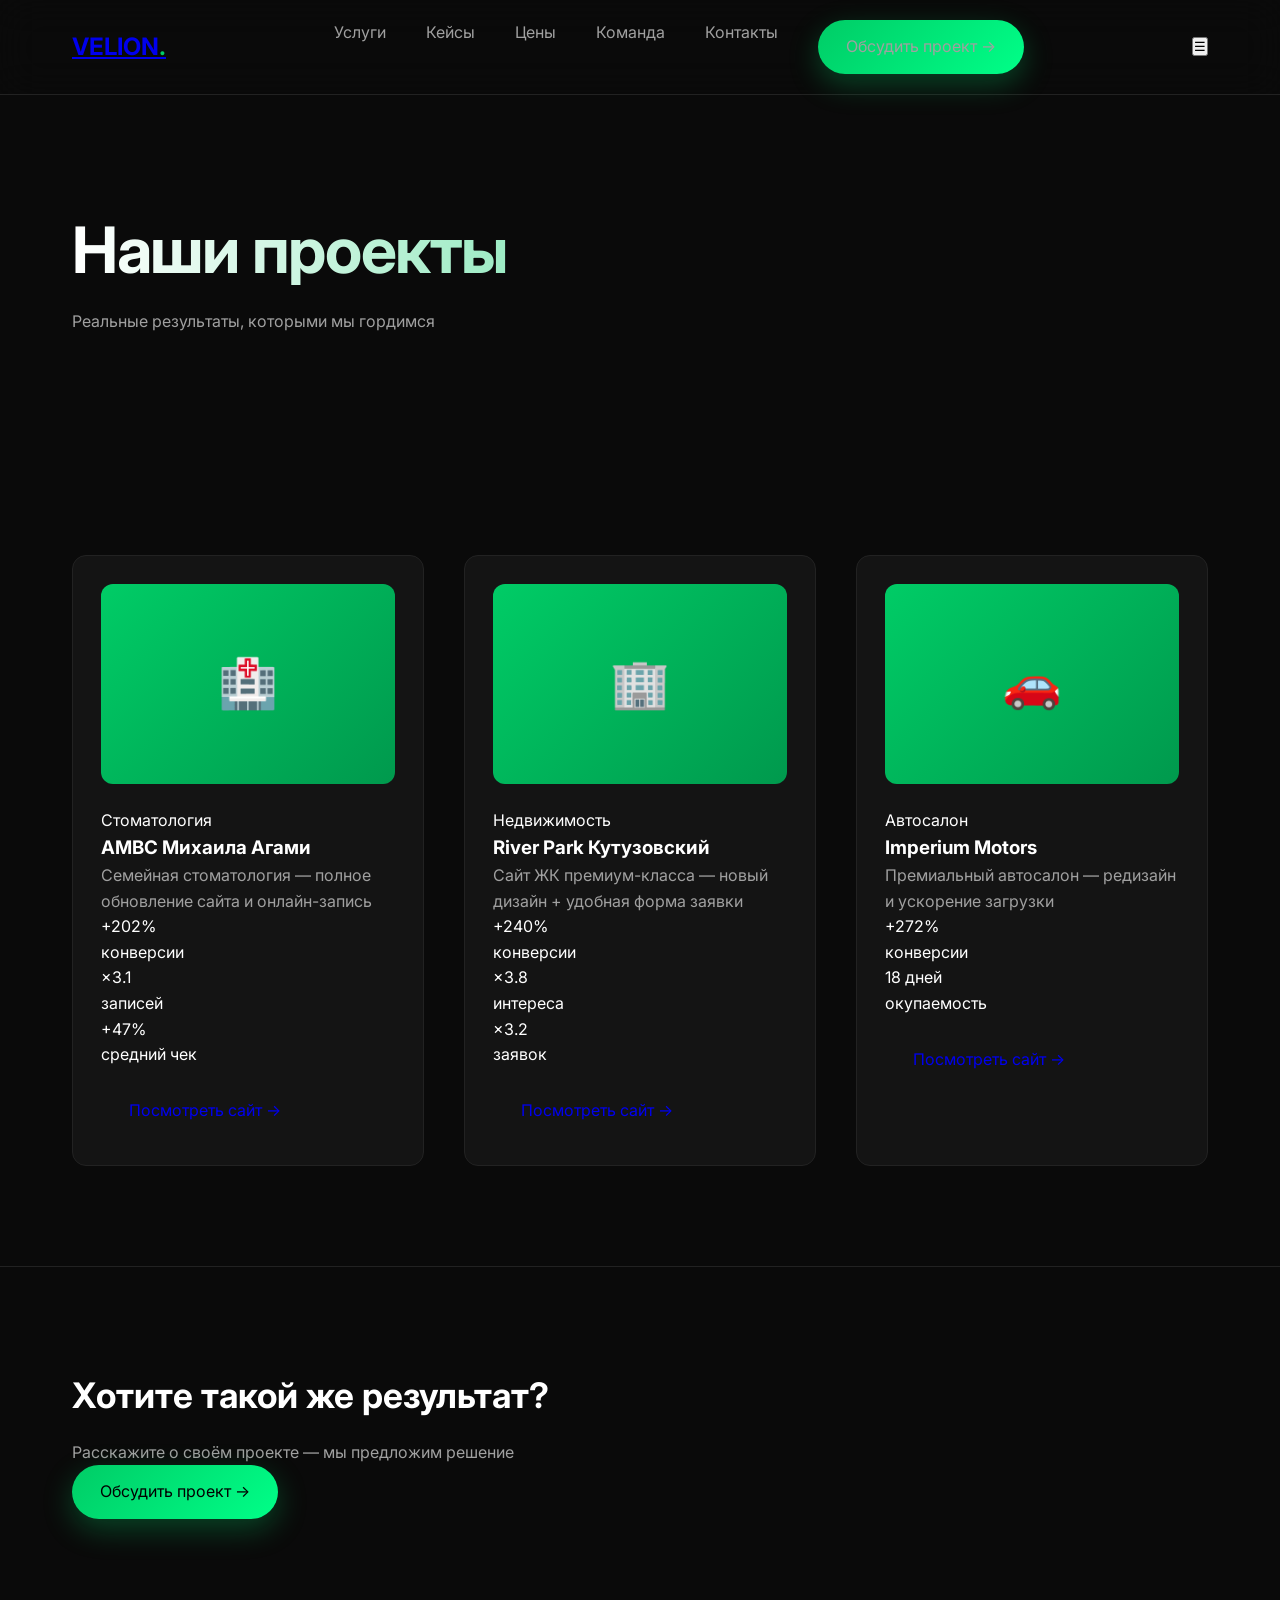
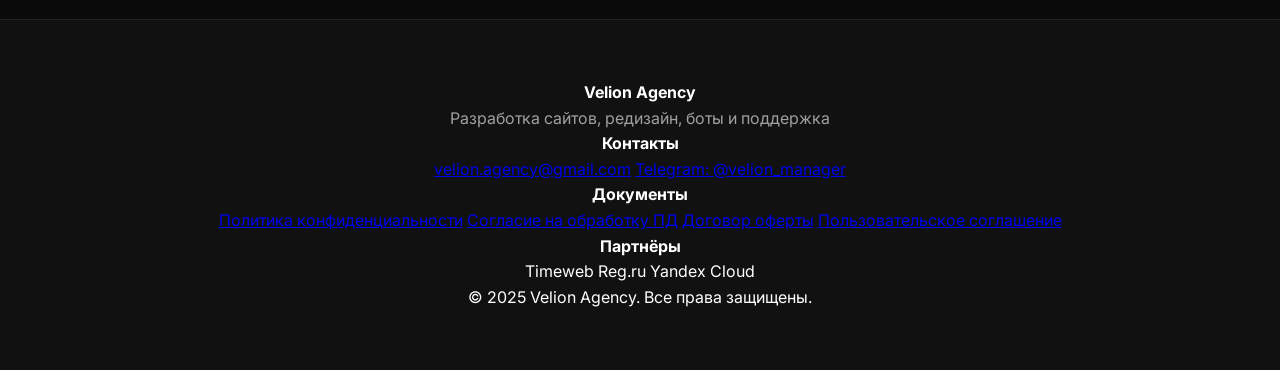
==== commit 52a9a966: "Add files via upload" ====
--- a/cases.html
+++ b/cases.html
@@ -40,7 +40,9 @@
         <div class="cases-grid">
           <!-- Кейс 1: AMBC -->
           <div class="case-card">
-            <div class="case-icon">🏥</div>
+            <div class="case-image" style="background: linear-gradient(135deg, #00cc66, #00994d); min-height: 200px; border-radius: 12px; display: flex; align-items: center; justify-content: center; margin-bottom: 24px;">
+              <span style="font-size: 3rem;">🏥</span>
+            </div>
             <span class="case-meta">Стоматология</span>
             <h3>AMBC Михаила Агами</h3>
             <p>Семейная стоматология — полное обновление сайта и онлайн-запись</p>
@@ -49,12 +51,14 @@
               <div class="result-item"><div class="result-value">×3.1</div><div>записей</div></div>
               <div class="result-item"><div class="result-value">+47%</div><div>средний чек</div></div>
             </div>
-            <a href="https://www.ambc.ru/" target="_blank" class="btn btn-outline" style="margin-top: 20px; width: 100%; justify-content: center;">Посмотреть сайт →</a>
+            <a href="https://www.ambc.ru/" target="_blank" class="btn btn-outline" style="margin-top: 16px;">Посмотреть сайт →</a>
           </div>
 
           <!-- Кейс 2: River Park -->
           <div class="case-card">
-            <div class="case-icon">🏢</div>
+            <div class="case-image" style="background: linear-gradient(135deg, #00cc66, #00994d); min-height: 200px; border-radius: 12px; display: flex; align-items: center; justify-content: center; margin-bottom: 24px;">
+              <span style="font-size: 3rem;">🏢</span>
+            </div>
             <span class="case-meta">Недвижимость</span>
             <h3>River Park Кутузовский</h3>
             <p>Сайт ЖК премиум-класса — новый дизайн + удобная форма заявки</p>
@@ -63,12 +67,14 @@
               <div class="result-item"><div class="result-value">×3.8</div><div>интереса</div></div>
               <div class="result-item"><div class="result-value">×3.2</div><div>заявок</div></div>
             </div>
-            <a href="https://riverpark-kutuzovskiy.ru/" target="_blank" class="btn btn-outline" style="margin-top: 20px; width: 100%; justify-content: center;">Посмотреть сайт →</a>
+            <a href="https://riverpark-kutuzovskiy.ru/" target="_blank" class="btn btn-outline" style="margin-top: 16px;">Посмотреть сайт →</a>
           </div>
 
           <!-- Кейс 3: Imperium Motors -->
           <div class="case-card">
-            <div class="case-icon">🚗</div>
+            <div class="case-image" style="background: linear-gradient(135deg, #00cc66, #00994d); min-height: 200px; border-radius: 12px; display: flex; align-items: center; justify-content: center; margin-bottom: 24px;">
+              <span style="font-size: 3rem;">🚗</span>
+            </div>
             <span class="case-meta">Автосалон</span>
             <h3>Imperium Motors</h3>
             <p>Премиальный автосалон — редизайн и ускорение загрузки</p>
@@ -76,11 +82,30 @@
               <div class="result-item"><div class="result-value">+272%</div><div>конверсии</div></div>
               <div class="result-item"><div class="result-value">18 дней</div><div>окупаемость</div></div>
             </div>
-            <a href="https://imperiummotors.ru/" target="_blank" class="btn btn-outline" style="margin-top: 20px; width: 100%; justify-content: center;">Посмотреть сайт →</a>
+            <a href="https://imperiummotors.ru/" target="_blank" class="btn btn-outline" style="margin-top: 16px;">Посмотреть сайт →</a>
           </div>
         </div>
       </div>
     </section>
+
+    <style>
+      .cases-grid {
+        display: grid;
+        grid-template-columns: repeat(auto-fill, minmax(350px, 1fr));
+        gap: 40px;
+      }
+      .case-card {
+        background: var(--surface);
+        border-radius: var(--radius);
+        padding: 28px;
+        border: 1px solid var(--border);
+        transition: var(--transition);
+      }
+      .case-card:hover {
+        transform: translateY(-4px);
+        border-color: var(--green);
+      }
+    </style>
 
     <section class="section cta-section">
       <div class="container">
@@ -94,10 +119,28 @@
   <footer class="footer">
     <div class="container">
       <div class="footer-grid">
-        <div><h4>Velion Agency</h4><p>Разработка сайтов, редизайн, боты и поддержка</p></div>
-        <div><h4>Контакты</h4><a href="mailto:velion.agency@gmail.com">velion.agency@gmail.com</a><a href="https://t.me/velion_manager">Telegram: @velion_manager</a></div>
-        <div><h4>Документы</h4><a href="privacy.html">Политика конфиденциальности</a><a href="consent.html">Согласие на обработку ПД</a><a href="offer.html">Договор оферты</a><a href="terms.html">Пользовательское соглашение</a></div>
-        <div><h4>Партнёры</h4><span>Timeweb</span><span>Reg.ru</span><span>Yandex Cloud</span></div>
+        <div>
+          <h4>Velion Agency</h4>
+          <p>Разработка сайтов, редизайн, боты и поддержка</p>
+        </div>
+        <div>
+          <h4>Контакты</h4>
+          <a href="mailto:velion.agency@gmail.com">velion.agency@gmail.com</a>
+          <a href="https://t.me/velion_manager" target="_blank">Telegram: @velion_manager</a>
+        </div>
+        <div>
+          <h4>Документы</h4>
+          <a href="privacy.html">Политика конфиденциальности</a>
+          <a href="consent.html">Согласие на обработку ПД</a>
+          <a href="offer.html">Договор оферты</a>
+          <a href="terms.html">Пользовательское соглашение</a>
+        </div>
+        <div>
+          <h4>Партнёры</h4>
+          <span>Timeweb</span>
+          <span>Reg.ru</span>
+          <span>Yandex Cloud</span>
+        </div>
       </div>
       <div class="copyright">© 2025 Velion Agency. Все права защищены.</div>
     </div>
--- a/styles.css
+++ b/styles.css
@@ -5,40 +5,29 @@
 }
 
 :root {
-  --bg: #121212;
-  --bg-secondary: #1a1a1a;
-  --surface: #1e1e1e;
-  --surface-hover: #252525;
-  --surface-elevated: #262626;
-  --border: #2c2c2c;
-  --border-light: #333333;
-  --text-primary: #ececec;
-  --text-secondary: #a8a8a8;
-  --text-muted: #787878;
+  --bg: #0a0a0a;
+  --bg-secondary: #111111;
+  --surface: #141414;
+  --surface-hover: #1c1c1c;
+  --border: #222222;
+  --text-primary: #ffffff;
+  --text-secondary: #a0a0a0;
+  --text-muted: #707070;
   --accent: #00cc66;
-  --accent-dark: #00b35a;
-  --accent-light: rgba(0, 204, 102, 0.12);
-  --accent-glow: rgba(0, 204, 102, 0.2);
-  --shadow-sm: 0 1px 2px rgba(0, 0, 0, 0.3);
-  --shadow-md: 0 4px 12px rgba(0, 0, 0, 0.4);
-  --shadow-lg: 0 12px 32px rgba(0, 0, 0, 0.5);
-  --shadow-xl: 0 24px 48px rgba(0, 0, 0, 0.6);
-  --radius-sm: 8px;
-  --radius: 16px;
-  --radius-lg: 24px;
-  --transition: all 0.2s cubic-bezier(0.2, 0, 0, 1);
+  --accent-dark: #00994d;
+  --accent-light: rgba(0, 204, 102, 0.1);
+  --radius: 14px;
+  --transition: all 0.3s ease;
 }
 
 body {
   background: var(--bg);
   color: var(--text-primary);
-  font-family: 'Inter', -apple-system, BlinkMacSystemFont, 'Segoe UI', Roboto, Helvetica, sans-serif;
-  line-height: 1.5;
-  font-weight: 400;
-  -webkit-font-smoothing: antialiased;
-  -moz-osx-font-smoothing: grayscale;
-}
-
+  font-family: 'Inter', sans-serif;
+  line-height: 1.6;
+}
+
+/* контейнер */
 .container {
   max-width: 1200px;
   margin: 0 auto;
@@ -47,107 +36,51 @@
 
 /* типографика */
 h1 {
-  font-size: 3.5rem;
+  font-size: 4rem;
   font-weight: 700;
-  line-height: 1.2;
+  line-height: 1.1;
   letter-spacing: -0.02em;
-  margin-bottom: 1.25rem;
-  color: var(--text-primary);
-}
-
-h1 strong {
-  color: var(--accent);
-  font-weight: 700;
+  margin-bottom: 1.5rem;
+  background: linear-gradient(90deg, #fff, #00cc66);
+  -webkit-background-clip: text;
+  -webkit-text-fill-color: transparent;
 }
 
 h2 {
-  font-size: 2rem;
-  font-weight: 600;
-  letter-spacing: -0.01em;
-  margin-bottom: 2rem;
-  color: var(--text-primary);
-}
-
-h3 {
-  font-size: 1.25rem;
-  font-weight: 600;
-  letter-spacing: -0.01em;
-  margin-bottom: 0.5rem;
-  color: var(--text-primary);
-}
-
+  font-size: 2.2rem;
+  margin-bottom: 1rem;
+}
+
+p {
+  color: var(--text-secondary);
+}
+
+/* секции */
 .section {
-  padding: 80px 0;
+  padding: 100px 0;
   border-bottom: 1px solid var(--border);
 }
 
-.section:last-child {
-  border-bottom: none;
-}
-
-/* кнопки */
-.btn {
-  display: inline-flex;
-  align-items: center;
-  justify-content: center;
-  gap: 8px;
-  padding: 12px 28px;
-  font-weight: 500;
-  font-size: 0.9375rem;
-  text-decoration: none;
-  border-radius: 40px;
-  transition: var(--transition);
-  cursor: pointer;
-  border: none;
-  line-height: 1;
-}
-
-.btn-primary {
-  background: var(--accent);
-  color: #121212;
-  font-weight: 600;
-}
-
-.btn-primary:hover {
-  background: var(--accent-dark);
-  transform: translateY(-1px);
-}
-
-.btn-outline {
-  background: transparent;
-  border: 1px solid var(--border);
-  color: var(--text-primary);
-}
-
-.btn-outline:hover {
-  border-color: var(--accent);
-  background: var(--accent-light);
-  color: var(--accent);
-}
-
-/* навигация */
+/* HEADER */
 .header {
   position: sticky;
   top: 0;
-  background: rgba(18, 18, 18, 0.96);
-  backdrop-filter: blur(12px);
+  background: rgba(10, 10, 10, 0.6);
+  backdrop-filter: blur(20px);
   border-bottom: 1px solid var(--border);
   z-index: 100;
-  padding: 16px 0;
 }
 
 .nav {
   display: flex;
   justify-content: space-between;
   align-items: center;
+  padding: 20px 0;
 }
 
 .logo {
   font-size: 1.5rem;
   font-weight: 700;
-  text-decoration: none;
-  color: var(--text-primary);
-  letter-spacing: -0.02em;
 }
 
 .logo span {
@@ -156,453 +89,187 @@
 
 .nav-links {
   display: flex;
+  gap: 40px;
+}
+
+.nav-links a {
+  color: var(--text-secondary);
+  text-decoration: none;
+  position: relative;
+}
+
+.nav-links a::after {
+  content: "";
+  position: absolute;
+  bottom: -6px;
+  left: 0;
+  width: 0%;
+  height: 2px;
+  background: var(--accent);
+  transition: 0.3s;
+}
+
+.nav-links a:hover::after {
+  width: 100%;
+}
+
+/* HERO */
+.hero {
+  padding: 120px 0;
+  position: relative;
+  overflow: hidden;
+}
+
+.glow {
+  position: absolute;
+  width: 600px;
+  height: 600px;
+  background: radial-gradient(circle, rgba(0,204,102,0.2), transparent);
+  filter: blur(100px);
+  top: -100px;
+  left: -100px;
+  z-index: 0;
+}
+
+.hero-content {
+  position: relative;
+  z-index: 1;
+}
+
+/* кнопки */
+.btn {
+  padding: 14px 28px;
+  border-radius: 40px;
+  cursor: pointer;
+  text-decoration: none;
+  display: inline-block;
+}
+
+.btn-primary {
+  background: linear-gradient(135deg, #00cc66, #00ff88);
+  color: #000;
+  box-shadow: 0 10px 30px rgba(0,204,102,0.3);
+  transition: var(--transition);
+}
+
+.btn-primary:hover {
+  transform: translateY(-3px) scale(1.05);
+  box-shadow: 0 20px 40px rgba(0,204,102,0.5);
+}
+
+/* GRID */
+.grid {
+  display: grid;
   gap: 32px;
-  align-items: center;
-}
-
-.nav-links a {
-  text-decoration: none;
-  color: var(--text-secondary);
-  font-size: 0.9375rem;
-  font-weight: 500;
-  transition: var(--transition);
-}
-
-.nav-links a:hover {
-  color: var(--accent);
-}
-
-.mobile-toggle {
-  display: none;
-  background: none;
-  border: none;
-  font-size: 1.5rem;
-  cursor: pointer;
-  color: var(--text-primary);
-}
-
-/* hero */
-.hero {
-  padding: 96px 0 80px;
-  background: linear-gradient(135deg, #121212 0%, #0f0f0f 100%);
-}
-
-.hero-grid {
-  max-width: 720px;
-}
-
-.hero-subtitle {
-  font-size: 1.125rem;
-  color: var(--text-secondary);
-  line-height: 1.5;
-  margin-top: 0.5rem;
-}
-
-/* статистика */
-.stats {
-  display: flex;
-  gap: 48px;
-  margin-top: 48px;
-  flex-wrap: wrap;
-}
-
-.stat {
-  text-align: left;
-}
-
-.stat h3 {
-  font-size: 2rem;
-  font-weight: 700;
-  color: var(--text-primary);
-  margin-bottom: 0.25rem;
-}
-
-.stat p {
-  color: var(--text-secondary);
-  font-size: 0.875rem;
-}
-
-/* карточки */
-.cards-grid {
-  display: grid;
-  grid-template-columns: repeat(auto-fill, minmax(340px, 1fr));
-  gap: 32px;
-}
-
+}
+
+.grid-3 {
+  grid-template-columns: repeat(3, 1fr);
+}
+
+/* КАРТОЧКИ */
 .card {
-  background: var(--surface);
+  background: linear-gradient(145deg, #141414, #101010);
   border: 1px solid var(--border);
   border-radius: var(--radius);
-  padding: 28px;
+  padding: 30px;
+  position: relative;
+  overflow: hidden;
   transition: var(--transition);
 }
 
+.card::before {
+  content: "";
+  position: absolute;
+  inset: 0;
+  background: radial-gradient(circle at top, rgba(0,204,102,0.2), transparent);
+  opacity: 0;
+  transition: 0.4s;
+}
+
+.card:hover::before {
+  opacity: 1;
+}
+
 .card:hover {
-  transform: translateY(-4px);
+  transform: translateY(-10px) scale(1.02);
   border-color: var(--accent);
-  box-shadow: var(--shadow-lg);
-}
-
-.card-badge {
-  display: inline-block;
+  box-shadow: 0 20px 40px rgba(0,0,0,0.6);
+}
+
+/* процесс */
+.process-step {
+  text-align: center;
+}
+
+.process-number {
+  width: 50px;
+  height: 50px;
+  border-radius: 50%;
   background: var(--accent-light);
   color: var(--accent);
-  font-size: 0.75rem;
-  font-weight: 600;
-  padding: 4px 12px;
-  border-radius: 20px;
-  margin-bottom: 16px;
-}
-
-.case-meta {
-  font-size: 0.75rem;
-  font-weight: 600;
-  text-transform: uppercase;
-  letter-spacing: 0.03em;
-  color: var(--accent);
-  margin-bottom: 12px;
-  display: block;
-}
-
-.price {
-  font-size: 1.5rem;
-  font-weight: 700;
-  color: var(--accent);
-  margin: 16px 0 8px;
-}
-
-.term {
-  font-size: 0.875rem;
-  color: var(--text-secondary);
-}
-
-.result-badge {
-  background: var(--bg-secondary);
-  padding: 16px;
-  border-radius: var(--radius-sm);
-  margin-top: 20px;
-  display: flex;
-  justify-content: space-between;
-  flex-wrap: wrap;
-  gap: 12px;
-}
-
-.result-value {
-  font-weight: 700;
-  font-size: 1.125rem;
-  color: var(--accent);
-}
-
-/* калькулятор */
-.calculator {
-  background: var(--surface);
-  border-radius: var(--radius-lg);
-  padding: 40px;
-  margin-top: 40px;
-  border: 1px solid var(--border);
-}
-
-.calc-field {
-  margin-bottom: 28px;
-}
-
-.calc-field label {
-  display: block;
-  margin-bottom: 8px;
-  font-weight: 500;
-  font-size: 0.875rem;
-  color: var(--text-secondary);
-}
-
-select, input[type="number"], input[type="text"], textarea {
-  width: 100%;
-  padding: 14px 16px;
-  background: var(--bg-secondary);
-  border: 1px solid var(--border);
-  border-radius: var(--radius-sm);
-  font-size: 1rem;
-  font-family: inherit;
-  color: var(--text-primary);
-  transition: var(--transition);
-}
-
-select:focus, input:focus, textarea:focus {
-  outline: none;
-  border-color: var(--accent);
-  box-shadow: 0 0 0 3px var(--accent-light);
-}
-
-.checkbox-group {
-  display: flex;
-  gap: 24px;
-  flex-wrap: wrap;
-}
-
-.checkbox-group label {
-  display: flex;
-  align-items: center;
-  gap: 8px;
-  font-weight: normal;
-  font-size: 0.875rem;
-  cursor: pointer;
-  color: var(--text-secondary);
-}
-
-.price-result {
-  background: var(--bg-secondary);
-  padding: 28px;
-  border-radius: var(--radius);
-  text-align: center;
-  margin: 28px 0;
-  border: 1px solid var(--border);
-}
-
-.price-result .total {
-  font-size: 2.5rem;
-  font-weight: 700;
-  color: var(--accent);
-}
-
-/* команда */
-.team-grid {
-  display: grid;
-  grid-template-columns: repeat(auto-fill, minmax(260px, 1fr));
-  gap: 40px;
-}
-
-.team-card {
-  text-align: center;
-}
-
-.team-card img {
-  width: 112px;
-  height: 112px;
-  border-radius: 50%;
-  object-fit: cover;
-  margin-bottom: 20px;
-  border: 2px solid var(--accent);
-}
-
-.team-card h3 {
-  font-size: 1.125rem;
-  margin-bottom: 4px;
-}
-
-.team-card p:first-of-type {
-  color: var(--accent);
-  font-weight: 500;
-  font-size: 0.875rem;
-  margin-bottom: 8px;
-}
-
-.team-card p:last-of-type {
-  color: var(--text-secondary);
-  font-size: 0.875rem;
-}
-
-/* кейсы */
-.cases-grid {
-  display: grid;
-  grid-template-columns: repeat(auto-fill, minmax(350px, 1fr));
-  gap: 48px;
-}
-
-.case-card {
-  background: var(--surface);
-  border-radius: var(--radius);
-  padding: 28px;
-  border: 1px solid var(--border);
-  transition: var(--transition);
-}
-
-.case-card:hover {
-  transform: translateY(-4px);
-  border-color: var(--accent);
-  box-shadow: var(--shadow-lg);
-}
-
-.case-icon {
-  width: 48px;
-  height: 48px;
-  background: var(--accent-light);
-  border-radius: 24px;
   display: flex;
   align-items: center;
   justify-content: center;
-  font-size: 1.5rem;
-  margin-bottom: 24px;
-}
-
-/* контакты */
-.contacts-grid {
-  display: grid;
-  grid-template-columns: repeat(auto-fit, minmax(320px, 1fr));
-  gap: 64px;
-}
-
-.contact-info p {
-  margin-bottom: 16px;
-  color: var(--text-secondary);
-}
-
-.contact-info a {
-  color: var(--accent);
-  text-decoration: none;
-}
-
-.contact-info a:hover {
-  text-decoration: underline;
+  margin: 0 auto 16px;
+  font-weight: bold;
+}
+
+/* форма */
+input, textarea {
+  width: 100%;
+  padding: 14px;
+  background: var(--surface);
+  border: 1px solid var(--border);
+  border-radius: 8px;
+  color: white;
+}
+
+input:focus, textarea:focus {
+  outline: none;
+  border-color: var(--accent);
 }
 
 /* футер */
 .footer {
+  padding: 60px 0;
   background: var(--bg-secondary);
-  border-top: 1px solid var(--border);
-  padding: 64px 0 40px;
-}
-
-.footer-grid {
-  display: grid;
-  grid-template-columns: repeat(auto-fit, minmax(220px, 1fr));
-  gap: 48px;
-  margin-bottom: 48px;
-}
-
-.footer h4 {
-  font-size: 0.875rem;
-  font-weight: 600;
-  margin-bottom: 16px;
-  color: var(--text-secondary);
-  letter-spacing: 0.03em;
-}
-
-.footer a, .footer span {
-  display: block;
-  margin-bottom: 8px;
-  font-size: 0.875rem;
-  color: var(--text-muted);
-  text-decoration: none;
-  transition: var(--transition);
-}
-
-.footer a:hover {
-  color: var(--accent);
-}
-
-.copyright {
   text-align: center;
-  padding-top: 32px;
-  border-top: 1px solid var(--border);
-  color: var(--text-muted);
-  font-size: 0.8125rem;
-}
-
-/* cta секция */
-.cta-section {
-  text-align: center;
-  background: var(--bg-secondary);
-  border-radius: var(--radius-lg);
-  padding: 64px 48px;
-  margin: 40px 0;
-}
-
-.cta-section p {
-  color: var(--text-secondary);
-  margin-bottom: 24px;
-}
-
-/* анимации */
+}
+
+/* анимация */
 .fade-up {
   opacity: 0;
-  transform: translateY(24px);
-  transition: opacity 0.6s ease, transform 0.6s ease;
-}
-
-.fade-up.visible {
+  transform: translateY(40px);
+  transition: 0.6s;
+}
+
+.fade-up.show {
   opacity: 1;
   transform: translateY(0);
 }
 
-/* мобилка */
+/* адаптив */
 @media (max-width: 768px) {
-  .container {
-    padding: 0 20px;
+  h1 {
+    font-size: 2.5rem;
   }
-  
+
+  .grid-3 {
+    grid-template-columns: 1fr;
+  }
+
   .nav-links {
     display: none;
-    flex-direction: column;
-    position: absolute;
-    top: 68px;
-    left: 0;
-    right: 0;
-    background: var(--bg-secondary);
-    padding: 24px;
-    gap: 20px;
-    border-bottom: 1px solid var(--border);
   }
-  
-  .nav-links.open {
-    display: flex;
-  }
-  
-  .mobile-toggle {
-    display: block;
-  }
-  
-  h1 {
-    font-size: 2.25rem;
-  }
-  
-  h2 {
-    font-size: 1.5rem;
-  }
-  
-  .section {
-    padding: 48px 0;
-  }
-  
-  .hero {
-    padding: 64px 0 48px;
-  }
-  
-  .stats {
-    gap: 24px;
-  }
-  
-  .calculator {
-    padding: 24px;
-  }
-  
-  .cards-grid, .team-grid, .cases-grid {
-    grid-template-columns: 1fr;
-  }
-  
-  .cta-section {
-    padding: 40px 24px;
-  }
-}
-
-/* скролл */
-::-webkit-scrollbar {
-  width: 8px;
-}
-
-::-webkit-scrollbar-track {
-  background: var(--border);
-}
-
-::-webkit-scrollbar-thumb {
-  background: var(--accent);
-  border-radius: 4px;
-}
-
-::-webkit-scrollbar-thumb:hover {
-  background: var(--accent-dark);
-}
-
-/* выделение */
-::selection {
-  background: var(--accent-light);
-  color: var(--accent);
-}+}
+.fade-up {
+  opacity: 0;
+  transform: translateY(40px);
+}
+
+.fade-up.show {
+  opacity: 1;
+  transform: translateY(0);
+  transition: 0.6s;
+}
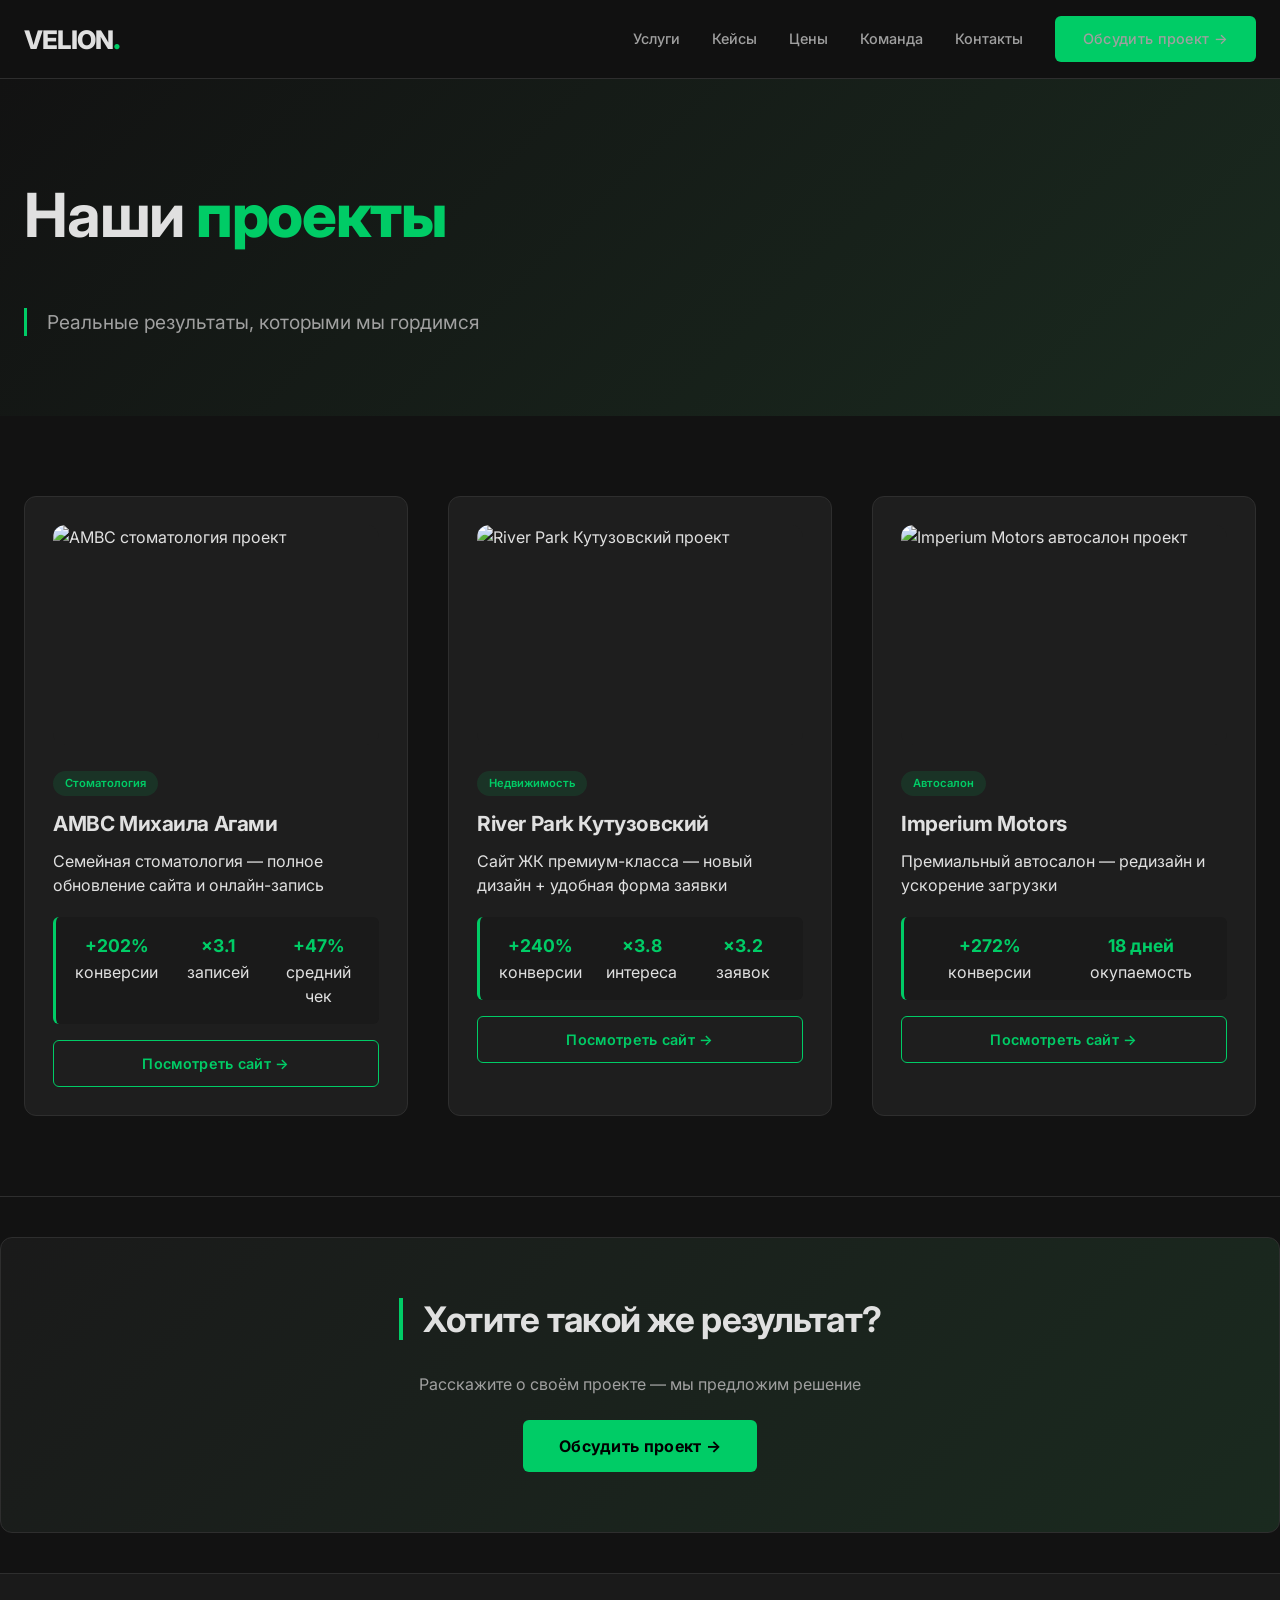
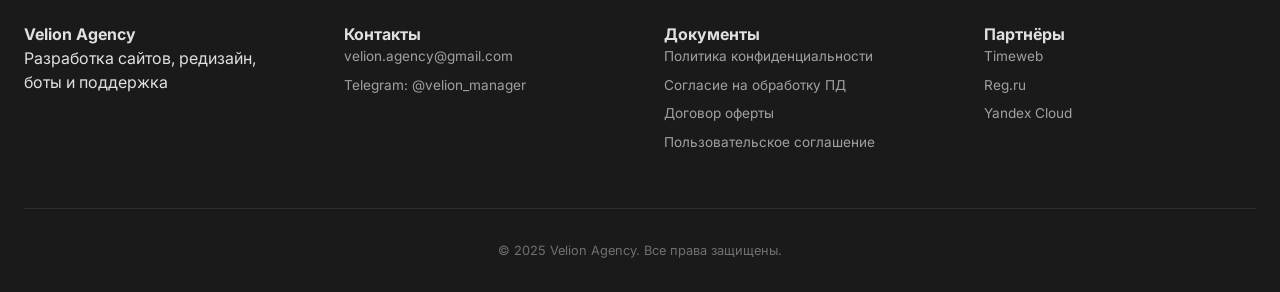
==== commit 3ed3ce64: "Add files via upload" ====
--- a/cases.html
+++ b/cases.html
@@ -6,6 +6,43 @@
   <title>Кейсы — Velion Agency</title>
   <link href="https://fonts.googleapis.com/css2?family=Inter:opsz,wght@14..32,300;14..32,400;14..32,500;14..32,600;14..32,700;14..32,800&display=swap" rel="stylesheet">
   <link rel="stylesheet" href="styles.css">
+  <style>
+    /* Дополнительные стили для изображений кейсов */
+    .case-image {
+      width: 100%;
+      height: 220px;
+      border-radius: 12px;
+      overflow: hidden;
+      margin-bottom: 24px;
+      background-color: var(--surface);
+    }
+    .case-image img {
+      width: 100%;
+      height: 100%;
+      object-fit: cover;
+      transition: transform 0.3s ease;
+      display: block;
+    }
+    .case-card:hover .case-image img {
+      transform: scale(1.03);
+    }
+    .cases-grid {
+      display: grid;
+      grid-template-columns: repeat(auto-fill, minmax(350px, 1fr));
+      gap: 40px;
+    }
+    .case-card {
+      background: var(--surface);
+      border-radius: var(--radius);
+      padding: 28px;
+      border: 1px solid var(--border);
+      transition: var(--transition);
+    }
+    .case-card:hover {
+      transform: translateY(-4px);
+      border-color: var(--green);
+    }
+  </style>
 </head>
 <body>
   <header class="header">
@@ -40,8 +77,8 @@
         <div class="cases-grid">
           <!-- Кейс 1: AMBC -->
           <div class="case-card">
-            <div class="case-image" style="background: linear-gradient(135deg, #00cc66, #00994d); min-height: 200px; border-radius: 12px; display: flex; align-items: center; justify-content: center; margin-bottom: 24px;">
-              <span style="font-size: 3rem;">🏥</span>
+            <div class="case-image">
+              <img src="https://i.postimg.cc/bZLRjcfw/568494dc.jpg" alt="AMBC стоматология проект">
             </div>
             <span class="case-meta">Стоматология</span>
             <h3>AMBC Михаила Агами</h3>
@@ -51,13 +88,13 @@
               <div class="result-item"><div class="result-value">×3.1</div><div>записей</div></div>
               <div class="result-item"><div class="result-value">+47%</div><div>средний чек</div></div>
             </div>
-            <a href="https://www.ambc.ru/" target="_blank" class="btn btn-outline" style="margin-top: 16px;">Посмотреть сайт →</a>
+            <a href="https://www.ambc.ru/" target="_blank" rel="noopener noreferrer" class="btn btn-outline" style="margin-top: 16px; width: 100%; text-align: center; justify-content: center;">Посмотреть сайт →</a>
           </div>
 
           <!-- Кейс 2: River Park -->
           <div class="case-card">
-            <div class="case-image" style="background: linear-gradient(135deg, #00cc66, #00994d); min-height: 200px; border-radius: 12px; display: flex; align-items: center; justify-content: center; margin-bottom: 24px;">
-              <span style="font-size: 3rem;">🏢</span>
+            <div class="case-image">
+              <img src="https://i.postimg.cc/gL9VKG8N/06f5c6d6.jpg" alt="River Park Кутузовский проект">
             </div>
             <span class="case-meta">Недвижимость</span>
             <h3>River Park Кутузовский</h3>
@@ -67,13 +104,13 @@
               <div class="result-item"><div class="result-value">×3.8</div><div>интереса</div></div>
               <div class="result-item"><div class="result-value">×3.2</div><div>заявок</div></div>
             </div>
-            <a href="https://riverpark-kutuzovskiy.ru/" target="_blank" class="btn btn-outline" style="margin-top: 16px;">Посмотреть сайт →</a>
+            <a href="https://riverpark-kutuzovskiy.ru/" target="_blank" rel="noopener noreferrer" class="btn btn-outline" style="margin-top: 16px; width: 100%; text-align: center; justify-content: center;">Посмотреть сайт →</a>
           </div>
 
           <!-- Кейс 3: Imperium Motors -->
           <div class="case-card">
-            <div class="case-image" style="background: linear-gradient(135deg, #00cc66, #00994d); min-height: 200px; border-radius: 12px; display: flex; align-items: center; justify-content: center; margin-bottom: 24px;">
-              <span style="font-size: 3rem;">🚗</span>
+            <div class="case-image">
+              <img src="https://i.postimg.cc/vgx794gm/8fa7fe1f.jpg" alt="Imperium Motors автосалон проект">
             </div>
             <span class="case-meta">Автосалон</span>
             <h3>Imperium Motors</h3>
@@ -82,30 +119,11 @@
               <div class="result-item"><div class="result-value">+272%</div><div>конверсии</div></div>
               <div class="result-item"><div class="result-value">18 дней</div><div>окупаемость</div></div>
             </div>
-            <a href="https://imperiummotors.ru/" target="_blank" class="btn btn-outline" style="margin-top: 16px;">Посмотреть сайт →</a>
+            <a href="https://imperiummotors.ru/" target="_blank" rel="noopener noreferrer" class="btn btn-outline" style="margin-top: 16px; width: 100%; text-align: center; justify-content: center;">Посмотреть сайт →</a>
           </div>
         </div>
       </div>
     </section>
-
-    <style>
-      .cases-grid {
-        display: grid;
-        grid-template-columns: repeat(auto-fill, minmax(350px, 1fr));
-        gap: 40px;
-      }
-      .case-card {
-        background: var(--surface);
-        border-radius: var(--radius);
-        padding: 28px;
-        border: 1px solid var(--border);
-        transition: var(--transition);
-      }
-      .case-card:hover {
-        transform: translateY(-4px);
-        border-color: var(--green);
-      }
-    </style>
 
     <section class="section cta-section">
       <div class="container">
@@ -126,7 +144,7 @@
         <div>
           <h4>Контакты</h4>
           <a href="mailto:velion.agency@gmail.com">velion.agency@gmail.com</a>
-          <a href="https://t.me/velion_manager" target="_blank">Telegram: @velion_manager</a>
+          <a href="https://t.me/velion_manager" target="_blank" rel="noopener noreferrer">Telegram: @velion_manager</a>
         </div>
         <div>
           <h4>Документы</h4>
--- a/styles.css
+++ b/styles.css
@@ -5,271 +5,604 @@
 }
 
 :root {
-  --bg: #0a0a0a;
-  --bg-secondary: #111111;
-  --surface: #141414;
-  --surface-hover: #1c1c1c;
-  --border: #222222;
-  --text-primary: #ffffff;
+  --bg: #121212;
+  --bg-secondary: #1a1a1a;
+  --surface: #1e1e1e;
+  --surface-light: #252525;
+  --surface-hover: #2a2a2a;
+  --border: #2e2e2e;
+  --border-light: #3a3a3a;
+  --text: #e0e0e0;
   --text-secondary: #a0a0a0;
   --text-muted: #707070;
-  --accent: #00cc66;
-  --accent-dark: #00994d;
-  --accent-light: rgba(0, 204, 102, 0.1);
-  --radius: 14px;
-  --transition: all 0.3s ease;
+  --green: #00cc66;
+  --green-dark: #00994d;
+  --green-light: rgba(0, 204, 102, 0.12);
+  --green-glow: rgba(0, 204, 102, 0.2);
+  --shadow: 0 4px 20px rgba(0, 0, 0, 0.3);
+  --shadow-hover: 0 8px 30px rgba(0, 0, 0, 0.4);
+  --radius: 12px;
+  --radius-sm: 6px;
+  --transition: all 0.2s ease;
 }
 
 body {
   background: var(--bg);
-  color: var(--text-primary);
-  font-family: 'Inter', sans-serif;
-  line-height: 1.6;
-}
-
-/* контейнер */
+  color: var(--text);
+  font-family: 'Inter', system-ui, -apple-system, 'Segoe UI', Roboto, sans-serif;
+  line-height: 1.5;
+}
+
 .container {
-  max-width: 1200px;
+  max-width: 1280px;
   margin: 0 auto;
-  padding: 0 32px;
+  padding: 0 24px;
 }
 
 /* типографика */
+h1, h2, h3 {
+  font-weight: 700;
+  line-height: 1.2;
+  letter-spacing: -0.02em;
+}
+
 h1 {
-  font-size: 4rem;
-  font-weight: 700;
-  line-height: 1.1;
-  letter-spacing: -0.02em;
+  font-size: 3.8rem;
   margin-bottom: 1.5rem;
-  background: linear-gradient(90deg, #fff, #00cc66);
-  -webkit-background-clip: text;
-  -webkit-text-fill-color: transparent;
+  color: var(--text);
+}
+
+h1 strong {
+  color: var(--green);
+  font-weight: 800;
 }
 
 h2 {
   font-size: 2.2rem;
-  margin-bottom: 1rem;
-}
-
-p {
-  color: var(--text-secondary);
-}
-
-/* секции */
+  margin-bottom: 2rem;
+  display: inline-block;
+  border-left: 4px solid var(--green);
+  padding-left: 20px;
+}
+
+h3 {
+  font-size: 1.3rem;
+  margin-bottom: 0.75rem;
+}
+
 .section {
-  padding: 100px 0;
+  padding: 80px 0;
   border-bottom: 1px solid var(--border);
 }
 
-/* HEADER */
+/* кнопки */
+.btn {
+  display: inline-flex;
+  align-items: center;
+  gap: 8px;
+  padding: 12px 28px;
+  font-weight: 600;
+  text-decoration: none;
+  transition: var(--transition);
+  cursor: pointer;
+  border: none;
+  font-size: 0.9rem;
+  letter-spacing: 0.3px;
+  border-radius: var(--radius-sm);
+}
+
+.btn-primary {
+  background: var(--green);
+  color: #000000;
+  font-weight: 700;
+}
+
+.btn-primary:hover {
+  background: var(--green-dark);
+  transform: translateY(-2px);
+  box-shadow: 0 0 15px var(--green-glow);
+}
+
+.btn-outline {
+  background: transparent;
+  border: 1.5px solid var(--green);
+  color: var(--green);
+}
+
+.btn-outline:hover {
+  background: var(--green-light);
+  transform: translateY(-2px);
+}
+
+/* шапка */
 .header {
   position: sticky;
   top: 0;
-  background: rgba(10, 10, 10, 0.6);
-  backdrop-filter: blur(20px);
+  background: rgba(18, 18, 18, 0.95);
+  backdrop-filter: blur(10px);
   border-bottom: 1px solid var(--border);
-  z-index: 100;
+  z-index: 1000;
+  padding: 16px 0;
 }
 
 .nav {
   display: flex;
   justify-content: space-between;
   align-items: center;
-  padding: 20px 0;
 }
 
 .logo {
+  font-size: 1.6rem;
+  font-weight: 800;
+  text-decoration: none;
+  color: var(--text);
+  letter-spacing: -0.03em;
+}
+
+.logo span {
+  color: var(--green);
+  font-size: 1.8rem;
+}
+
+.nav-links {
+  display: flex;
+  gap: 32px;
+  align-items: center;
+}
+
+.nav-links a {
+  text-decoration: none;
+  color: var(--text-secondary);
+  transition: var(--transition);
+  font-weight: 500;
+  font-size: 0.9rem;
+}
+
+.nav-links a:hover {
+  color: var(--green);
+}
+
+.mobile-toggle {
+  display: none;
+  background: none;
+  border: 1px solid var(--border);
+  color: var(--text);
   font-size: 1.5rem;
+  cursor: pointer;
+  padding: 8px 16px;
+  border-radius: var(--radius-sm);
+}
+
+/* hero */
+.hero {
+  padding: 100px 0 80px;
+  background: linear-gradient(135deg, #121212 0%, #1a2a1f 100%);
+}
+
+.hero-grid {
+  display: flex;
+  flex-direction: column;
+  gap: 32px;
+  max-width: 800px;
+}
+
+.hero-subtitle {
+  font-size: 1.2rem;
+  color: var(--text-secondary);
+  border-left: 3px solid var(--green);
+  padding-left: 20px;
+}
+
+/* статистика */
+.stats {
+  display: flex;
+  gap: 48px;
+  margin-top: 32px;
+  flex-wrap: wrap;
+}
+
+.stat {
+  text-align: center;
+  padding: 16px 24px;
+  background: var(--surface);
+  border-radius: var(--radius);
+  border: 1px solid var(--border);
+  transition: var(--transition);
+}
+
+.stat:hover {
+  transform: translateY(-3px);
+  border-color: var(--green);
+  box-shadow: 0 0 20px var(--green-glow);
+}
+
+.stat h3 {
+  font-size: 2rem;
+  margin-bottom: 4px;
+  color: var(--green);
+}
+
+.stat p {
+  color: var(--text-secondary);
+  font-size: 0.85rem;
+  text-transform: uppercase;
+  letter-spacing: 0.5px;
+}
+
+/* карточки */
+.cards-grid {
+  display: grid;
+  grid-template-columns: repeat(auto-fill, minmax(340px, 1fr));
+  gap: 32px;
+}
+
+.card {
+  background: var(--surface);
+  border: 1px solid var(--border);
+  border-radius: var(--radius);
+  padding: 28px;
+  transition: var(--transition);
+}
+
+.card:hover {
+  transform: translateY(-4px);
+  border-color: var(--green);
+  box-shadow: 0 0 25px var(--green-glow);
+}
+
+.card-featured {
+  border-top: 3px solid var(--green);
+  background: linear-gradient(135deg, var(--surface), #1a2a1f);
+}
+
+.card-badge {
+  display: inline-block;
+  background: var(--green);
+  color: #000000;
+  padding: 4px 12px;
+  font-size: 0.7rem;
   font-weight: 700;
-}
-
-.logo span {
-  color: var(--accent);
-}
-
-.nav-links {
-  display: flex;
-  gap: 40px;
-}
-
-.nav-links a {
-  color: var(--text-secondary);
-  text-decoration: none;
-  position: relative;
-}
-
-.nav-links a::after {
-  content: "";
-  position: absolute;
-  bottom: -6px;
-  left: 0;
-  width: 0%;
-  height: 2px;
-  background: var(--accent);
-  transition: 0.3s;
-}
-
-.nav-links a:hover::after {
+  text-transform: uppercase;
+  letter-spacing: 1px;
+  margin-bottom: 16px;
+  border-radius: 20px;
+}
+
+.case-meta {
+  display: inline-block;
+  padding: 4px 12px;
+  background: var(--green-light);
+  border-radius: 20px;
+  font-size: 0.7rem;
+  color: var(--green);
+  margin-bottom: 16px;
+  font-weight: 600;
+}
+
+.price {
+  font-size: 1.8rem;
+  font-weight: 700;
+  margin: 16px 0 8px;
+  color: var(--green);
+}
+
+.term {
+  font-size: 0.8rem;
+  color: var(--text-secondary);
+}
+
+.features-list {
+  list-style: none;
+  margin: 16px 0;
+  padding: 0;
+}
+
+.features-list li {
+  padding: 6px 0;
+  color: var(--text-secondary);
+  font-size: 0.85rem;
+  border-bottom: 1px solid var(--border);
+}
+
+.features-list li::before {
+  content: "▸";
+  color: var(--green);
+  margin-right: 8px;
+}
+
+/* результат кейсов */
+.result-badge {
+  background: var(--bg-secondary);
+  border-radius: var(--radius-sm);
+  padding: 16px;
+  margin-top: 20px;
+  display: flex;
+  justify-content: space-between;
+  flex-wrap: wrap;
+  gap: 12px;
+  border-left: 3px solid var(--green);
+}
+
+.result-item {
+  text-align: center;
+  flex: 1;
+}
+
+.result-value {
+  font-weight: 700;
+  font-size: 1.1rem;
+  color: var(--green);
+}
+
+/* калькулятор */
+.calculator {
+  background: var(--surface);
+  border-radius: var(--radius);
+  padding: 32px;
+  margin-top: 32px;
+  border: 1px solid var(--border);
+}
+
+.calc-field {
+  margin-bottom: 24px;
+}
+
+.calc-field label {
+  display: block;
+  margin-bottom: 8px;
+  font-weight: 600;
+  font-size: 0.85rem;
+  letter-spacing: 0.3px;
+}
+
+select, input[type="number"], input[type="text"], textarea {
   width: 100%;
-}
-
-/* HERO */
-.hero {
-  padding: 120px 0;
-  position: relative;
-  overflow: hidden;
-}
-
-.glow {
-  position: absolute;
-  width: 600px;
-  height: 600px;
-  background: radial-gradient(circle, rgba(0,204,102,0.2), transparent);
-  filter: blur(100px);
-  top: -100px;
-  left: -100px;
-  z-index: 0;
-}
-
-.hero-content {
-  position: relative;
-  z-index: 1;
-}
-
-/* кнопки */
-.btn {
-  padding: 14px 28px;
-  border-radius: 40px;
+  padding: 12px;
+  background: var(--bg-secondary);
+  border: 1px solid var(--border);
+  border-radius: var(--radius-sm);
+  color: var(--text);
+  font-size: 1rem;
+  transition: var(--transition);
+}
+
+select:focus, input:focus, textarea:focus {
+  outline: none;
+  border-color: var(--green);
+  box-shadow: 0 0 0 3px var(--green-light);
+}
+
+.checkbox-group {
+  display: flex;
+  gap: 24px;
+  align-items: center;
+  flex-wrap: wrap;
+}
+
+.checkbox-group label {
+  display: flex;
+  align-items: center;
+  gap: 8px;
+  font-weight: normal;
   cursor: pointer;
-  text-decoration: none;
-  display: inline-block;
-}
-
-.btn-primary {
-  background: linear-gradient(135deg, #00cc66, #00ff88);
-  color: #000;
-  box-shadow: 0 10px 30px rgba(0,204,102,0.3);
+}
+
+.price-result {
+  background: var(--green-light);
+  padding: 24px;
+  border-radius: var(--radius);
+  text-align: center;
+  margin: 24px 0;
+  border: 1px solid rgba(0, 204, 102, 0.2);
+}
+
+.price-result .total {
+  font-size: 2.5rem;
+  font-weight: 800;
+  color: var(--green);
+}
+
+/* команда */
+.team-grid {
+  display: grid;
+  grid-template-columns: repeat(auto-fill, minmax(280px, 1fr));
+  gap: 32px;
+}
+
+.team-card {
+  background: var(--surface);
+  border-radius: var(--radius);
+  padding: 28px;
+  text-align: center;
+  border: 1px solid var(--border);
   transition: var(--transition);
 }
 
-.btn-primary:hover {
-  transform: translateY(-3px) scale(1.05);
-  box-shadow: 0 20px 40px rgba(0,204,102,0.5);
-}
-
-/* GRID */
-.grid {
-  display: grid;
-  gap: 32px;
-}
-
-.grid-3 {
-  grid-template-columns: repeat(3, 1fr);
-}
-
-/* КАРТОЧКИ */
-.card {
-  background: linear-gradient(145deg, #141414, #101010);
-  border: 1px solid var(--border);
-  border-radius: var(--radius);
-  padding: 30px;
-  position: relative;
-  overflow: hidden;
-  transition: var(--transition);
-}
-
-.card::before {
-  content: "";
-  position: absolute;
-  inset: 0;
-  background: radial-gradient(circle at top, rgba(0,204,102,0.2), transparent);
-  opacity: 0;
-  transition: 0.4s;
-}
-
-.card:hover::before {
-  opacity: 1;
-}
-
-.card:hover {
-  transform: translateY(-10px) scale(1.02);
-  border-color: var(--accent);
-  box-shadow: 0 20px 40px rgba(0,0,0,0.6);
-}
-
-/* процесс */
-.process-step {
-  text-align: center;
-}
-
-.process-number {
-  width: 50px;
-  height: 50px;
+.team-card:hover {
+  transform: translateY(-4px);
+  border-color: var(--green);
+  box-shadow: 0 0 25px var(--green-glow);
+}
+
+.team-avatar {
+  width: 100px;
+  height: 100px;
+  background: linear-gradient(135deg, var(--green-dark), var(--green));
   border-radius: 50%;
-  background: var(--accent-light);
-  color: var(--accent);
+  margin: 0 auto 16px;
   display: flex;
   align-items: center;
   justify-content: center;
-  margin: 0 auto 16px;
-  font-weight: bold;
-}
-
-/* форма */
-input, textarea {
-  width: 100%;
-  padding: 14px;
+  font-size: 2rem;
+  font-weight: 700;
+  color: #000000;
+}
+
+/* контакты */
+.contacts-grid {
+  display: grid;
+  grid-template-columns: repeat(auto-fit, minmax(300px, 1fr));
+  gap: 48px;
+}
+
+.contact-info p {
+  margin-bottom: 16px;
+}
+
+.contact-info a {
+  color: var(--green);
+  text-decoration: none;
+}
+
+.contact-info a:hover {
+  text-decoration: underline;
+}
+
+/* карта-заглушка */
+.map-placeholder {
   background: var(--surface);
-  border: 1px solid var(--border);
-  border-radius: 8px;
-  color: white;
-}
-
-input:focus, textarea:focus {
-  outline: none;
-  border-color: var(--accent);
+  height: 300px;
+  border-radius: var(--radius);
+  display: flex;
+  align-items: center;
+  justify-content: center;
+  border: 1px solid var(--border);
 }
 
 /* футер */
 .footer {
-  padding: 60px 0;
   background: var(--bg-secondary);
+  border-top: 1px solid var(--border);
+  padding: 48px 0 32px;
+}
+
+.footer-grid {
+  display: grid;
+  grid-template-columns: repeat(auto-fit, minmax(240px, 1fr));
+  gap: 48px;
+  margin-bottom: 48px;
+}
+
+.footer a {
+  color: var(--text-secondary);
+  text-decoration: none;
+  display: block;
+  margin-bottom: 8px;
+  transition: var(--transition);
+  font-size: 0.85rem;
+}
+
+.footer a:hover {
+  color: var(--green);
+  transform: translateX(4px);
+}
+
+.footer span {
+  color: var(--text-secondary);
+  display: block;
+  margin-bottom: 8px;
+  font-size: 0.85rem;
+}
+
+.copyright {
   text-align: center;
-}
-
-/* анимация */
-.fade-up {
-  opacity: 0;
-  transform: translateY(40px);
-  transition: 0.6s;
-}
-
-.fade-up.show {
-  opacity: 1;
-  transform: translateY(0);
-}
-
-/* адаптив */
+  padding-top: 32px;
+  border-top: 1px solid var(--border);
+  color: var(--text-muted);
+  font-size: 0.8rem;
+}
+
+/* cta секция */
+.cta-section {
+  text-align: center;
+  background: linear-gradient(135deg, var(--bg-secondary), #1a2a1f);
+  border-radius: var(--radius);
+  margin: 40px 0;
+  padding: 60px 20px;
+  border: 1px solid var(--border);
+}
+
+.cta-section p {
+  margin-bottom: 24px;
+  color: var(--text-secondary);
+}
+
+.btn-large {
+  padding: 14px 36px;
+  font-size: 1rem;
+}
+
+/* мобилка */
 @media (max-width: 768px) {
-  h1 {
-    font-size: 2.5rem;
-  }
-
-  .grid-3 {
-    grid-template-columns: 1fr;
-  }
-
   .nav-links {
     display: none;
-  }
-}
-.fade-up {
-  opacity: 0;
-  transform: translateY(40px);
-}
-
-.fade-up.show {
-  opacity: 1;
-  transform: translateY(0);
-  transition: 0.6s;
-}
+    flex-direction: column;
+    position: absolute;
+    top: 70px;
+    left: 0;
+    right: 0;
+    background: var(--surface);
+    padding: 24px;
+    gap: 20px;
+    border-bottom: 1px solid var(--border);
+  }
+  .nav-links.open {
+    display: flex;
+  }
+  .mobile-toggle {
+    display: block;
+  }
+  h1 {
+    font-size: 2rem;
+  }
+  h2 {
+    font-size: 1.6rem;
+  }
+  .stats {
+    flex-direction: column;
+    gap: 12px;
+  }
+  .section {
+    padding: 48px 0;
+  }
+  .cards-grid, .team-grid {
+    grid-template-columns: 1fr;
+  }
+  .calculator {
+    padding: 20px;
+  }
+  .hero {
+    padding: 60px 0 40px;
+  }
+}
+
+/* дополнительные эффекты */
+::selection {
+  background: var(--green);
+  color: #000000;
+}
+
+hr {
+  border: none;
+  height: 1px;
+  background: linear-gradient(90deg, transparent, var(--green), transparent);
+  margin: 40px 0;
+}
+
+/* скролл */
+::-webkit-scrollbar {
+  width: 8px;
+}
+
+::-webkit-scrollbar-track {
+  background: var(--border);
+}
+
+::-webkit-scrollbar-thumb {
+  background: var(--green);
+  border-radius: 4px;
+}
+
+::-webkit-scrollbar-thumb:hover {
+  background: var(--green-dark);
+}
